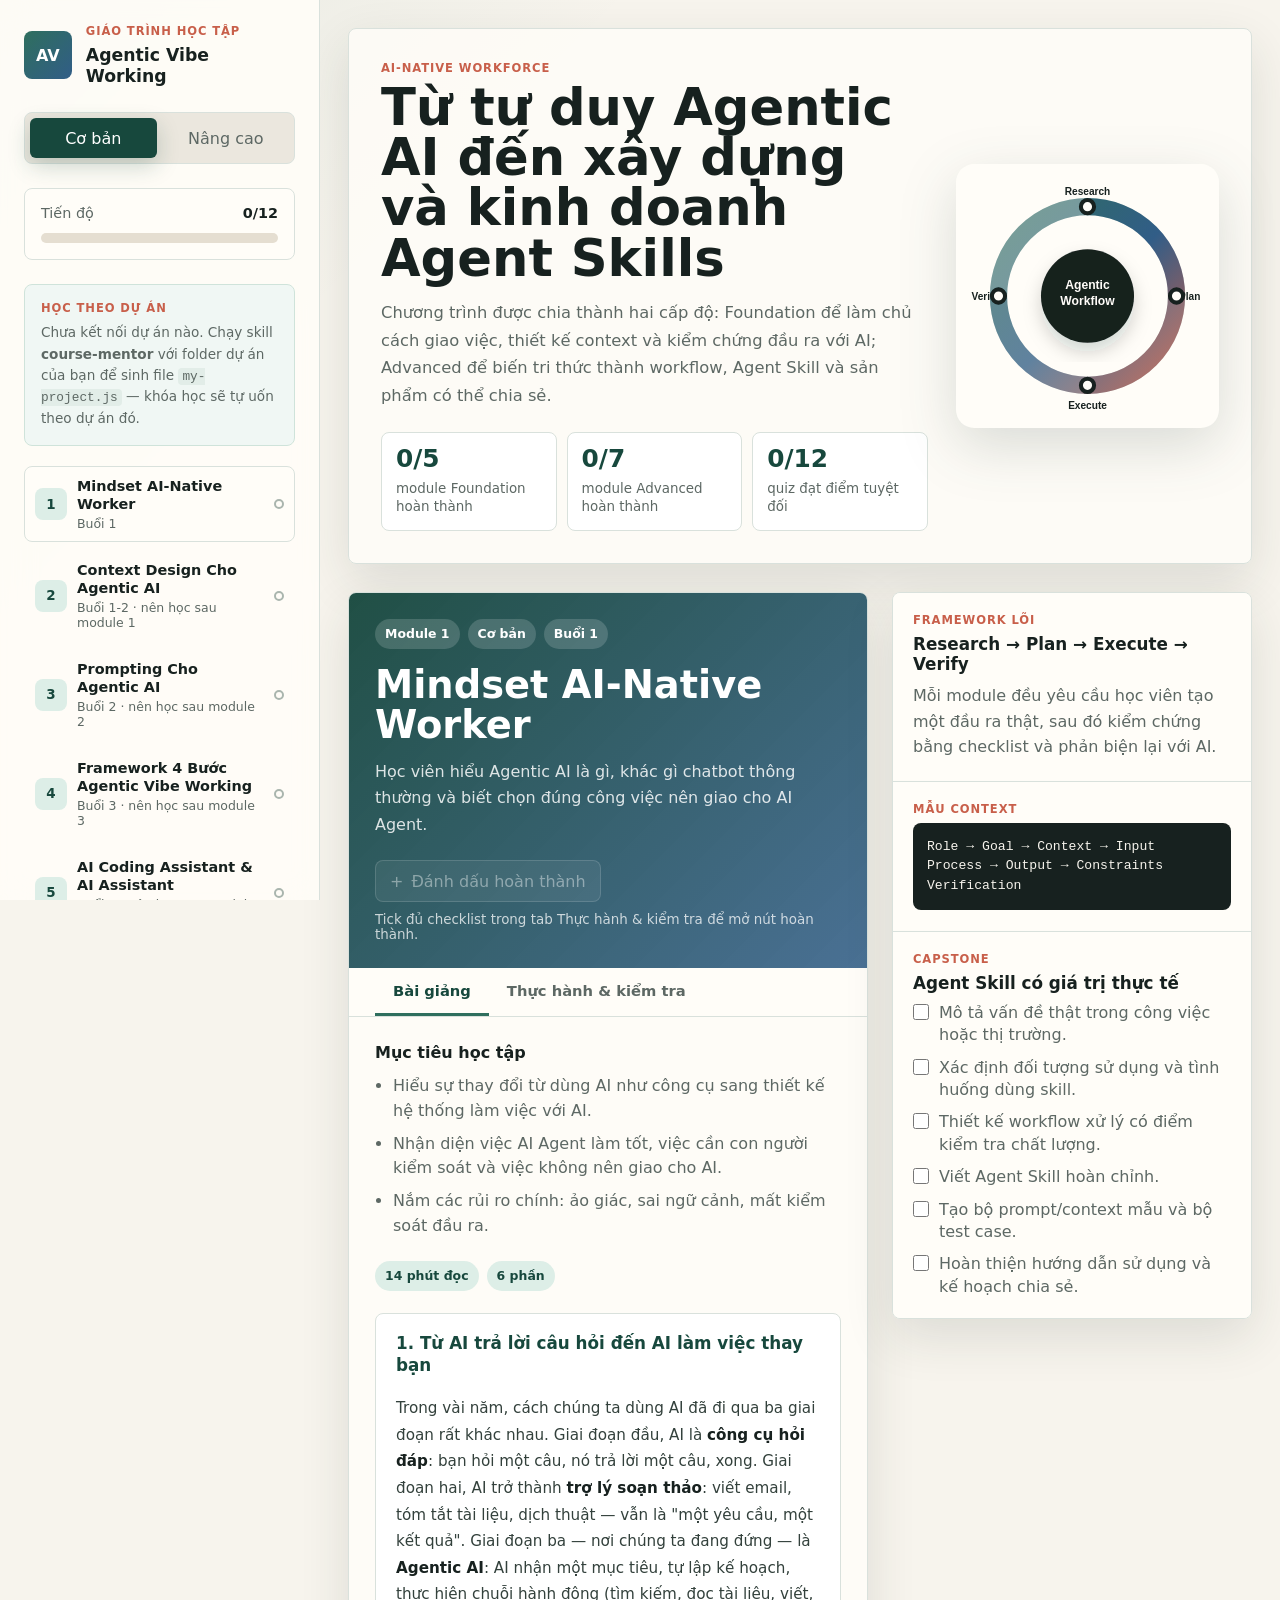
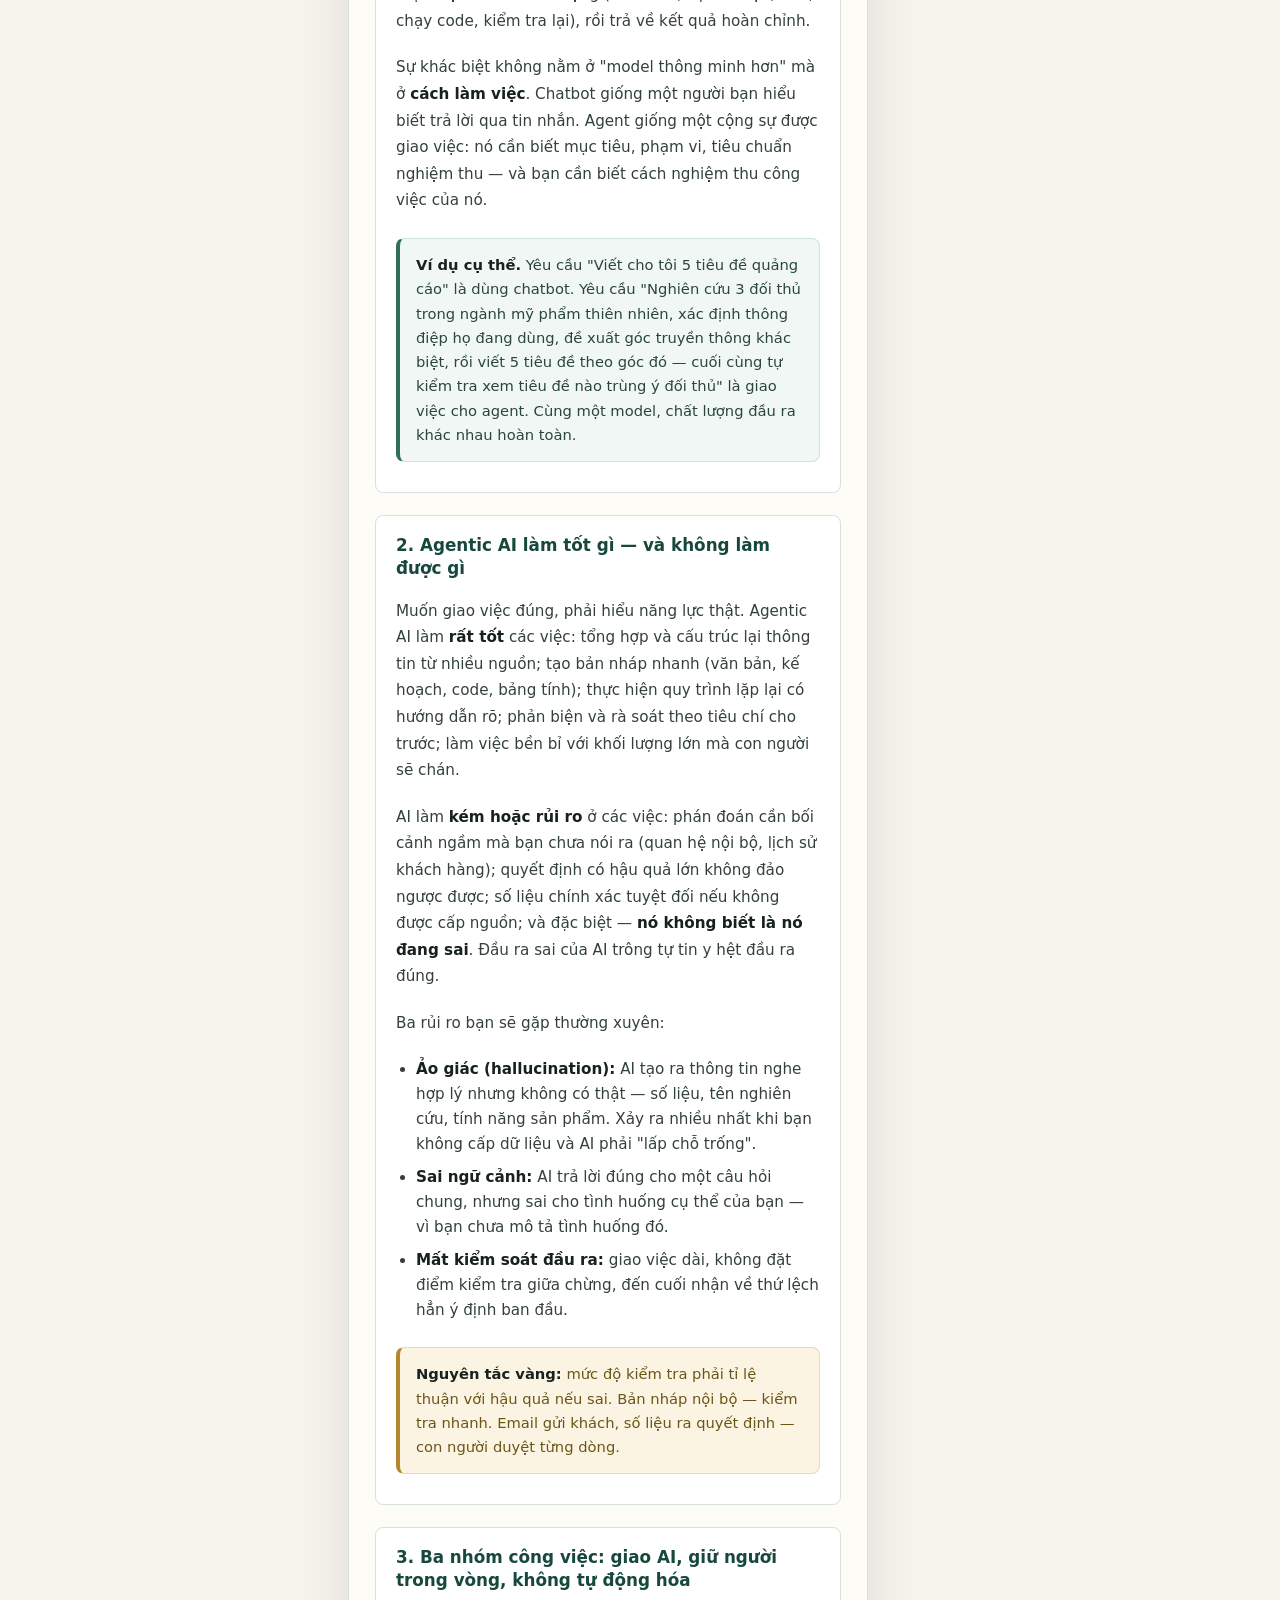
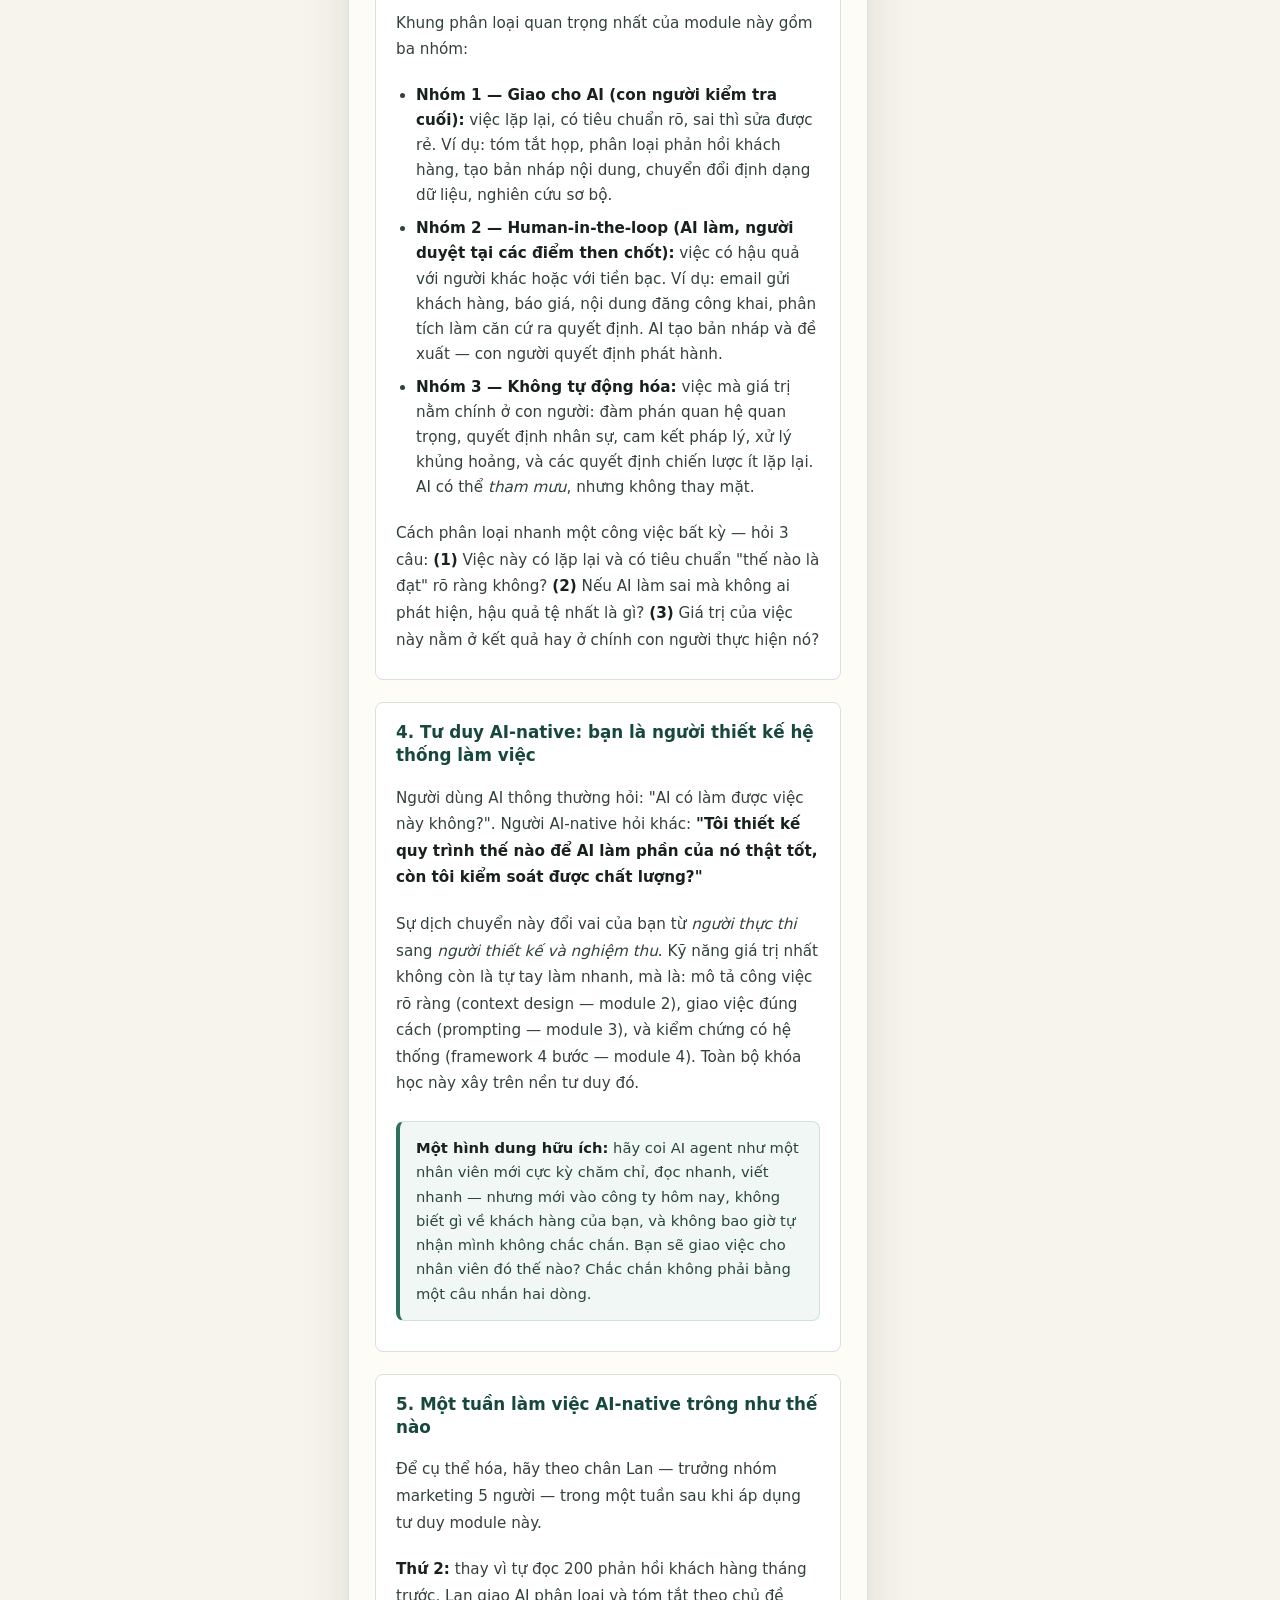
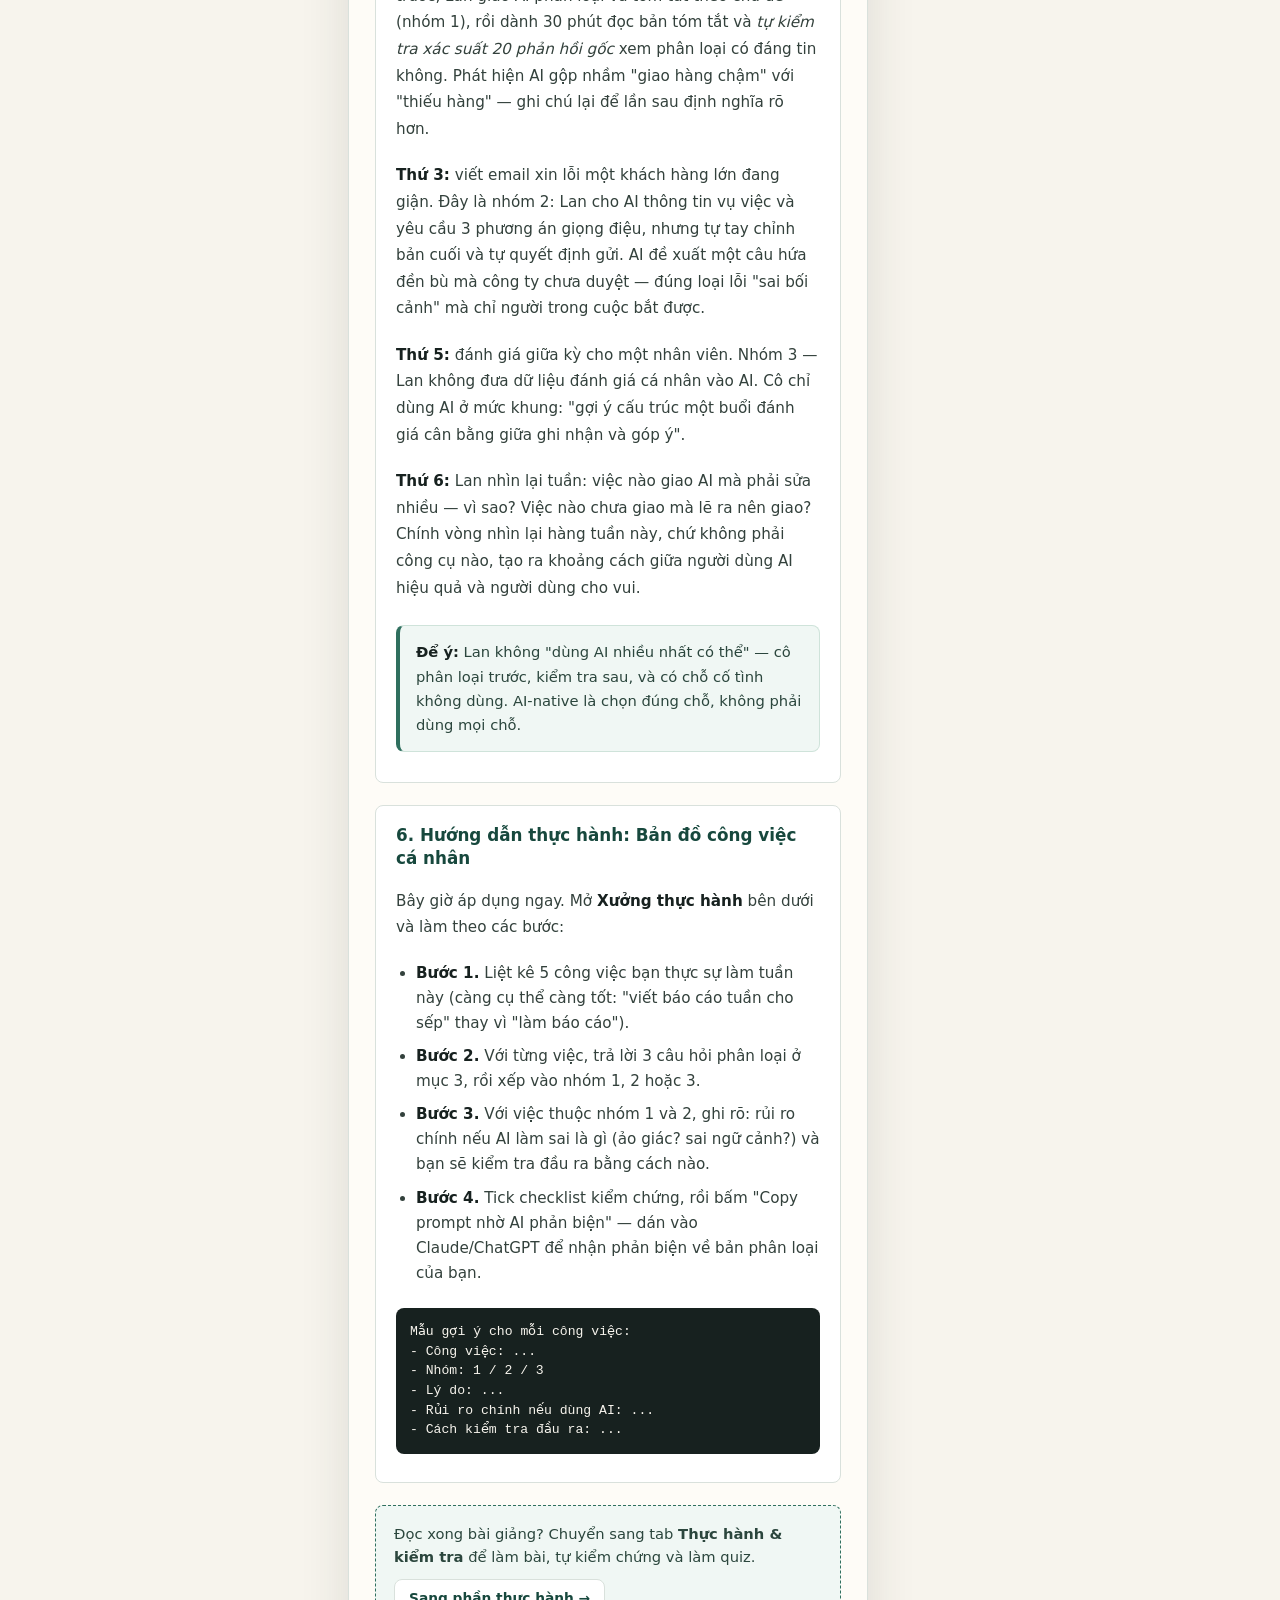
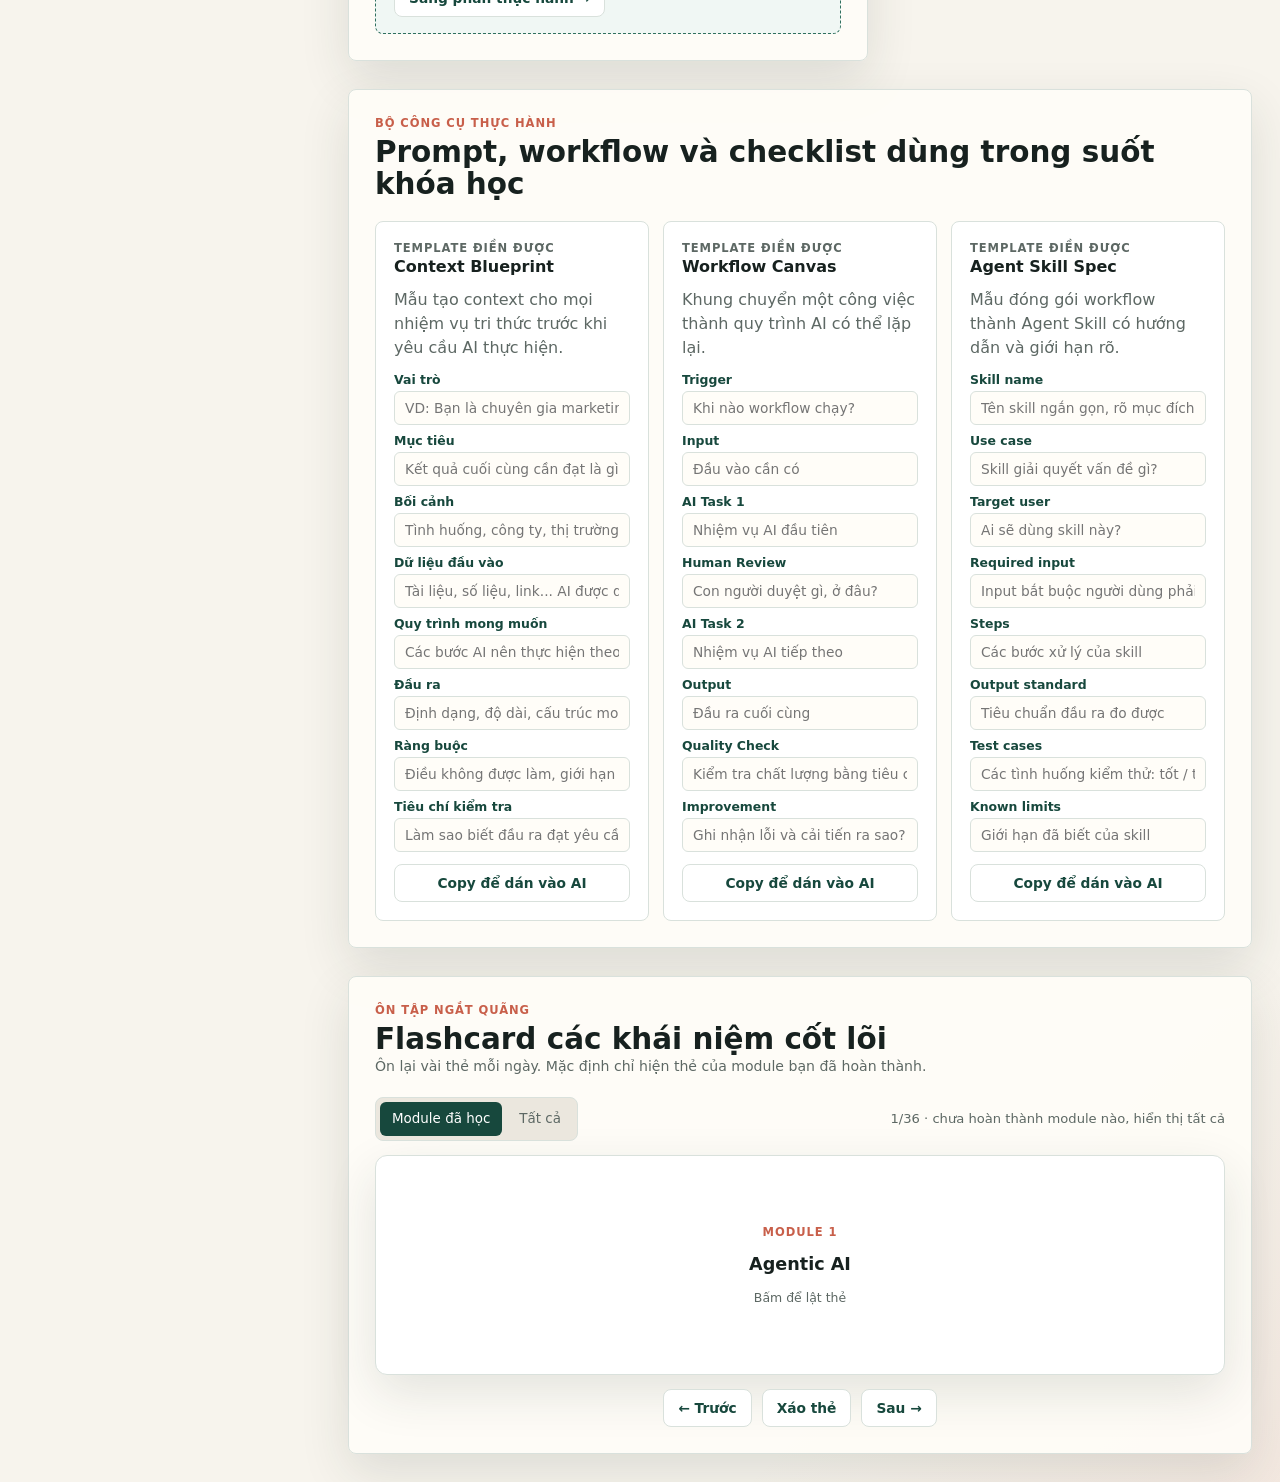
==== index.html @ bfc11e0a "Vibeworking Lab v1.0 — khóa học Agentic Vibe Working 12 module + course-mentor skill" ====
<!doctype html>
<html lang="vi">
  <head>
    <meta charset="UTF-8" />
    <meta name="viewport" content="width=device-width, initial-scale=1.0" />
    <title>Agentic Vibe Working Curriculum</title>
    <link rel="stylesheet" href="styles.css" />
  </head>
  <body>
    <div class="app-shell">
      <aside class="sidebar" aria-label="Điều hướng giáo trình">
        <div class="brand">
          <span class="brand-mark" aria-hidden="true">AV</span>
          <div>
            <p class="eyebrow">Giáo trình học tập</p>
            <h1>Agentic Vibe Working</h1>
          </div>
        </div>

        <div class="level-switch" role="tablist" aria-label="Cấp độ học">
          <button class="level-tab is-active" type="button" data-level="foundation" role="tab">
            Cơ bản
          </button>
          <button class="level-tab" type="button" data-level="advanced" role="tab">
            Nâng cao
          </button>
        </div>

        <div class="progress-panel">
          <div class="progress-heading">
            <span>Tiến độ</span>
            <strong id="progressLabel">0/10</strong>
          </div>
          <div class="progress-track" aria-hidden="true">
            <span id="progressBar"></span>
          </div>
        </div>

        <div class="project-panel" id="projectPanel" aria-label="Dự án kết nối"></div>

        <nav class="module-nav" id="moduleNav" aria-label="Danh sách module"></nav>

        <div class="data-actions" aria-label="Sao lưu dữ liệu học tập">
          <p class="eyebrow">Dữ liệu học tập</p>
          <button class="ghost-button" type="button" id="exportJson">Xuất tiến độ (JSON)</button>
          <button class="ghost-button" type="button" id="exportMd">Xuất portfolio (Markdown)</button>
          <button class="ghost-button" type="button" id="importJson">Nhập tiến độ từ file</button>
          <input type="file" id="importFile" accept="application/json" hidden />
        </div>
      </aside>

      <main class="learning-space">
        <section class="overview-band">
          <div class="overview-copy">
            <p class="eyebrow">AI-native workforce</p>
            <h2>Từ tư duy Agentic AI đến xây dựng và kinh doanh Agent Skills</h2>
            <p>
              Chương trình được chia thành hai cấp độ: Foundation để làm chủ cách
              giao việc, thiết kế context và kiểm chứng đầu ra với AI; Advanced để
              biến tri thức thành workflow, Agent Skill và sản phẩm có thể chia sẻ.
            </p>
            <div class="metric-row" id="metricRow"></div>
          </div>
          <div class="map-visual" aria-label="Quy trình Agentic Vibe Working">
            <img src="assets/agentic-loop.svg" alt="Sơ đồ Research Plan Execute Verify" />
          </div>
        </section>

        <section class="workspace-grid">
          <article class="module-detail" id="moduleDetail" aria-live="polite"></article>

          <aside class="resource-panel" aria-label="Tài nguyên học tập">
            <section class="resource-section">
              <p class="eyebrow">Framework lõi</p>
              <h3>Research → Plan → Execute → Verify</h3>
              <p>
                Mỗi module đều yêu cầu học viên tạo một đầu ra thật, sau đó kiểm chứng
                bằng checklist và phản biện lại với AI.
              </p>
            </section>

            <section class="resource-section">
              <p class="eyebrow">Mẫu context</p>
              <pre><code>Role → Goal → Context → Input
Process → Output → Constraints
Verification</code></pre>
            </section>

            <section class="resource-section">
              <p class="eyebrow">Capstone</p>
              <h3>Agent Skill có giá trị thực tế</h3>
              <ul class="capstone-list" id="capstoneList"></ul>
            </section>
          </aside>
        </section>

        <section class="library-band">
          <div class="section-title">
            <p class="eyebrow">Bộ công cụ thực hành</p>
            <h2>Prompt, workflow và checklist dùng trong suốt khóa học</h2>
          </div>
          <div class="tool-grid" id="toolGrid"></div>
        </section>

        <section class="library-band review-band">
          <div class="section-title">
            <p class="eyebrow">Ôn tập ngắt quãng</p>
            <h2>Flashcard các khái niệm cốt lõi</h2>
            <p class="band-hint">Ôn lại vài thẻ mỗi ngày. Mặc định chỉ hiện thẻ của module bạn đã hoàn thành.</p>
          </div>
          <div id="flashcardZone"></div>
        </section>
      </main>
    </div>

    <script src="data.js"></script>
    <script src="lessons.js"></script>
    <script src="my-project.js" onerror="void 0"></script>
    <script src="app.js"></script>
  </body>
</html>
---- styles.css ----
:root {
  color-scheme: light;
  --ink: #17211f;
  --muted: #5d6864;
  --line: #d9e1dc;
  --paper: #f7f4ed;
  --panel: #fffdf8;
  --green: #2f6f5e;
  --green-dark: #17483d;
  --coral: #c85f4a;
  --gold: #b5862d;
  --blue: #315d87;
  --shadow: 0 18px 50px rgba(36, 46, 41, 0.12);
  font-family:
    Inter, ui-sans-serif, system-ui, -apple-system, BlinkMacSystemFont, "Segoe UI",
    sans-serif;
}

* {
  box-sizing: border-box;
}

body {
  min-width: 320px;
  margin: 0;
  color: var(--ink);
  background:
    linear-gradient(135deg, rgba(47, 111, 94, 0.08), transparent 28rem),
    linear-gradient(315deg, rgba(200, 95, 74, 0.08), transparent 24rem),
    var(--paper);
}

button {
  font: inherit;
}

.app-shell {
  display: grid;
  grid-template-columns: minmax(260px, 320px) minmax(0, 1fr);
  min-height: 100vh;
}

.sidebar {
  position: sticky;
  top: 0;
  height: 100vh;
  overflow-y: auto;
  border-right: 1px solid var(--line);
  background: rgba(255, 253, 248, 0.9);
  backdrop-filter: blur(16px);
  padding: 24px;
}

.brand {
  display: flex;
  align-items: center;
  gap: 14px;
  margin-bottom: 26px;
}

.brand-mark {
  display: grid;
  width: 48px;
  height: 48px;
  place-items: center;
  border-radius: 8px;
  color: #fff;
  background: linear-gradient(135deg, var(--green), var(--blue));
  font-weight: 800;
  letter-spacing: 0;
}

.brand h1,
.overview-copy h2,
.section-title h2,
.module-title h2 {
  margin: 0;
  letter-spacing: 0;
}

.brand h1 {
  font-size: 1.08rem;
  line-height: 1.2;
}

.eyebrow {
  margin: 0 0 7px;
  color: var(--coral);
  font-size: 0.72rem;
  font-weight: 800;
  letter-spacing: 0.08em;
  text-transform: uppercase;
}

.level-switch {
  display: grid;
  grid-template-columns: 1fr 1fr;
  gap: 6px;
  padding: 5px;
  border: 1px solid var(--line);
  border-radius: 8px;
  background: #ebe7de;
}

.level-tab {
  min-height: 40px;
  border: 0;
  border-radius: 6px;
  color: var(--muted);
  background: transparent;
  cursor: pointer;
}

.level-tab.is-active {
  color: #fff;
  background: var(--green-dark);
  box-shadow: 0 8px 22px rgba(23, 72, 61, 0.22);
}

.progress-panel {
  margin: 24px 0;
  padding: 16px;
  border: 1px solid var(--line);
  border-radius: 8px;
  background: var(--panel);
}

.progress-heading {
  display: flex;
  align-items: center;
  justify-content: space-between;
  margin-bottom: 12px;
  color: var(--muted);
  font-size: 0.9rem;
}

.progress-heading strong {
  color: var(--ink);
}

.progress-track {
  height: 10px;
  overflow: hidden;
  border-radius: 999px;
  background: #e5ded1;
}

.progress-track span {
  display: block;
  width: 0%;
  height: 100%;
  border-radius: inherit;
  background: linear-gradient(90deg, var(--green), var(--gold), var(--coral));
  transition: width 220ms ease;
}

.module-nav {
  display: grid;
  gap: 8px;
}

.module-link {
  display: grid;
  grid-template-columns: auto 1fr auto;
  align-items: center;
  gap: 10px;
  width: 100%;
  min-height: 58px;
  padding: 10px;
  border: 1px solid transparent;
  border-radius: 8px;
  color: var(--ink);
  background: transparent;
  text-align: left;
  cursor: pointer;
}

.module-link:hover,
.module-link.is-active {
  border-color: var(--line);
  background: var(--panel);
}

.module-number {
  display: grid;
  width: 32px;
  height: 32px;
  place-items: center;
  border-radius: 8px;
  color: var(--green-dark);
  background: #ddeee7;
  font-size: 0.84rem;
  font-weight: 800;
}

.module-name {
  display: block;
  overflow-wrap: anywhere;
  font-size: 0.9rem;
  font-weight: 750;
  line-height: 1.25;
}

.module-duration {
  display: block;
  margin-top: 3px;
  color: var(--muted);
  font-size: 0.78rem;
}

.check-dot {
  width: 10px;
  height: 10px;
  border: 2px solid #aab5ae;
  border-radius: 50%;
}

.module-link.is-done .check-dot {
  border-color: var(--green);
  background: var(--green);
}

.learning-space {
  display: grid;
  gap: 28px;
  padding: 28px;
}

.overview-band {
  display: grid;
  grid-template-columns: minmax(0, 1.35fr) minmax(260px, 0.65fr);
  align-items: center;
  gap: 28px;
  min-height: 310px;
  padding: 32px;
  border: 1px solid var(--line);
  border-radius: 8px;
  background: rgba(255, 253, 248, 0.82);
  box-shadow: var(--shadow);
}

.overview-copy h2 {
  max-width: 880px;
  font-size: clamp(2rem, 4vw, 4.25rem);
  line-height: 0.98;
}

.overview-copy p:not(.eyebrow) {
  max-width: 740px;
  color: var(--muted);
  font-size: 1.02rem;
  line-height: 1.7;
}

.map-visual {
  display: grid;
  place-items: center;
  min-height: 240px;
}

.map-visual img {
  width: min(100%, 360px);
  height: auto;
  filter: drop-shadow(0 18px 28px rgba(28, 55, 48, 0.16));
}

.metric-row {
  display: grid;
  grid-template-columns: repeat(3, minmax(0, 1fr));
  gap: 10px;
  max-width: 720px;
  margin-top: 22px;
}

.metric {
  min-height: 96px;
  padding: 14px;
  border: 1px solid var(--line);
  border-radius: 8px;
  background: #fff;
}

.metric strong {
  display: block;
  color: var(--green-dark);
  font-size: 1.55rem;
  line-height: 1;
}

.metric span {
  display: block;
  margin-top: 8px;
  color: var(--muted);
  font-size: 0.84rem;
  line-height: 1.35;
}

.workspace-grid {
  display: grid;
  grid-template-columns: minmax(0, 1fr) minmax(280px, 360px);
  gap: 24px;
  align-items: start;
}

.module-detail,
.resource-panel,
.library-band {
  border: 1px solid var(--line);
  border-radius: 8px;
  background: rgba(255, 253, 248, 0.92);
  box-shadow: var(--shadow);
}

.module-detail {
  min-height: 660px;
  overflow: hidden;
}

.module-hero {
  padding: 26px;
  color: #fff;
  background:
    linear-gradient(135deg, rgba(23, 72, 61, 0.96), rgba(49, 93, 135, 0.88)),
    radial-gradient(circle at 88% 12%, rgba(255, 255, 255, 0.18), transparent 11rem);
}

.module-meta {
  display: flex;
  flex-wrap: wrap;
  gap: 8px;
  margin-bottom: 16px;
}

.pill {
  display: inline-flex;
  align-items: center;
  min-height: 30px;
  padding: 6px 10px;
  border-radius: 999px;
  color: #fff;
  background: rgba(255, 255, 255, 0.16);
  font-size: 0.78rem;
  font-weight: 760;
}

.module-title h2 {
  max-width: 760px;
  font-size: clamp(1.7rem, 3vw, 3rem);
  line-height: 1.04;
}

.module-title p {
  max-width: 780px;
  margin: 14px 0 0;
  color: rgba(255, 255, 255, 0.84);
  line-height: 1.65;
}

.complete-button {
  display: inline-flex;
  align-items: center;
  gap: 8px;
  min-height: 42px;
  margin-top: 22px;
  padding: 10px 14px;
  border: 1px solid rgba(255, 255, 255, 0.34);
  border-radius: 8px;
  color: #fff;
  background: rgba(255, 255, 255, 0.15);
  cursor: pointer;
}

.complete-button:hover {
  background: rgba(255, 255, 255, 0.23);
}

.module-body {
  display: grid;
  gap: 22px;
  padding: 26px;
}

.content-block {
  display: grid;
  gap: 12px;
}

.content-block h3 {
  margin: 0;
  font-size: 1rem;
}

.content-block ul {
  display: grid;
  gap: 8px;
  margin: 0;
  padding-left: 18px;
  color: var(--muted);
  line-height: 1.55;
}

.practice-grid {
  display: grid;
  grid-template-columns: repeat(2, minmax(0, 1fr));
  gap: 12px;
}

.practice-item {
  min-height: 132px;
  padding: 16px;
  border: 1px solid var(--line);
  border-radius: 8px;
  background: #fff;
}

.practice-item h4 {
  margin: 0 0 8px;
  font-size: 0.92rem;
}

.practice-item p {
  margin: 0;
  color: var(--muted);
  line-height: 1.55;
}

.resource-panel {
  display: grid;
  gap: 1px;
  overflow: hidden;
}

.resource-section {
  padding: 20px;
  background: var(--panel);
}

.resource-section + .resource-section {
  border-top: 1px solid var(--line);
}

.resource-section h3 {
  margin: 0 0 9px;
  font-size: 1.05rem;
}

.resource-section p:not(.eyebrow) {
  margin: 0;
  color: var(--muted);
  line-height: 1.6;
}

pre {
  overflow-x: auto;
  margin: 0;
  padding: 14px;
  border-radius: 8px;
  color: #f7f4ed;
  background: #17211f;
  font-size: 0.82rem;
  line-height: 1.5;
}

.capstone-list {
  display: grid;
  gap: 10px;
  margin: 0;
  padding: 0;
  list-style: none;
}

.capstone-list label {
  display: grid;
  grid-template-columns: 18px 1fr;
  align-items: start;
  gap: 8px;
  color: var(--muted);
  line-height: 1.4;
  cursor: pointer;
}

.capstone-list input {
  width: 16px;
  height: 16px;
  margin: 2px 0 0;
  accent-color: var(--green);
}

.library-band {
  display: grid;
  gap: 20px;
  padding: 26px;
}

.section-title h2 {
  max-width: 820px;
  font-size: clamp(1.55rem, 2.3vw, 2.45rem);
  line-height: 1.08;
}

.tool-grid {
  display: grid;
  grid-template-columns: repeat(3, minmax(0, 1fr));
  gap: 14px;
}

.tool-card {
  display: grid;
  gap: 12px;
  min-height: 250px;
  padding: 18px;
  border: 1px solid var(--line);
  border-radius: 8px;
  background: #fff;
}

.tool-card h3 {
  margin: 0;
  font-size: 1rem;
}

.tool-card p {
  margin: 0;
  color: var(--muted);
  line-height: 1.5;
}

.tool-card pre {
  align-self: end;
}

/* ===== Detail tabs & lesson ===== */
.detail-tabs {
  display: flex;
  gap: 0;
  border-bottom: 1px solid var(--line);
  background: var(--panel);
  padding: 0 26px;
}

.detail-tab {
  padding: 14px 18px;
  border: 0;
  border-bottom: 3px solid transparent;
  background: transparent;
  color: var(--muted);
  font-weight: 700;
  font-size: 0.92rem;
  cursor: pointer;
}

.detail-tab:hover {
  color: var(--ink);
}

.detail-tab.is-active {
  color: var(--green-dark);
  border-bottom-color: var(--green);
}

.lesson-meta {
  display: flex;
  gap: 8px;
}

.pill-soft {
  color: var(--green-dark);
  background: #ddeee7;
}

.lesson-section {
  display: grid;
  gap: 4px;
  padding: 18px 20px;
  border: 1px solid var(--line);
  border-radius: 8px;
  background: #fff;
}

.lesson-section h3 {
  margin: 0 0 6px;
  font-size: 1.05rem;
  color: var(--green-dark);
  line-height: 1.35;
}

.lesson-section p {
  margin: 8px 0;
  color: #33413c;
  line-height: 1.75;
  font-size: 0.95rem;
}

.lesson-section ul {
  display: grid;
  gap: 8px;
  margin: 8px 0;
  padding-left: 20px;
  color: #33413c;
  line-height: 1.65;
  font-size: 0.95rem;
}

.lesson-section strong {
  color: var(--ink);
}

.lesson-section pre {
  margin: 10px 0;
}

.callout {
  margin: 12px 0;
  padding: 14px 16px;
  border: 1px solid #cfe3da;
  border-left: 4px solid var(--green);
  border-radius: 8px;
  background: #f0f7f4;
  color: #2b463d;
  line-height: 1.65;
  font-size: 0.92rem;
}

.callout-warning {
  border-color: #ecd9b0;
  border-left-color: var(--gold);
  background: #fbf4e3;
  color: #6b5518;
}

.lesson-next {
  display: grid;
  gap: 10px;
  justify-items: start;
  padding: 16px 18px;
  border: 1px dashed var(--green);
  border-radius: 8px;
  background: #f0f7f4;
}

.lesson-next p {
  margin: 0;
  color: #2b463d;
  line-height: 1.6;
  font-size: 0.92rem;
}

/* ===== Buttons & hints ===== */
.ghost-button {
  display: inline-flex;
  align-items: center;
  justify-content: center;
  min-height: 38px;
  padding: 8px 14px;
  border: 1px solid var(--line);
  border-radius: 8px;
  color: var(--green-dark);
  background: #fff;
  font-weight: 650;
  font-size: 0.86rem;
  cursor: pointer;
}

.ghost-button:hover {
  border-color: var(--green);
  background: #eef5f1;
}

.block-hint,
.band-hint {
  margin: 0;
  color: var(--muted);
  font-size: 0.88rem;
  line-height: 1.5;
}

/* ===== Project bridge ===== */
.project-panel {
  margin-bottom: 20px;
  padding: 16px;
  border: 1px solid #cfe3da;
  border-radius: 8px;
  background: #f0f7f4;
}

.project-empty {
  margin: 0;
  color: var(--muted);
  font-size: 0.85rem;
  line-height: 1.55;
}

.project-empty code {
  font-size: 0.8rem;
  background: #e2ede8;
  padding: 1px 4px;
  border-radius: 4px;
}

.project-name {
  margin: 0 0 4px;
  font-size: 1rem;
  color: var(--green-dark);
}

.project-stage {
  margin: 0 0 12px;
  color: var(--muted);
  font-size: 0.84rem;
  line-height: 1.5;
}

.project-focus {
  display: grid;
  gap: 6px;
  padding: 10px 12px;
  border: 1px solid var(--line);
  border-radius: 8px;
  background: #fff;
}

.project-focus > span {
  color: var(--coral);
  font-size: 0.7rem;
  font-weight: 800;
  letter-spacing: 0.07em;
  text-transform: uppercase;
}

.project-focus strong {
  font-size: 0.9rem;
  line-height: 1.35;
}

.project-focus p {
  margin: 0;
  color: var(--muted);
  font-size: 0.82rem;
  line-height: 1.5;
}

.project-updated {
  margin: 10px 0 0;
  color: var(--muted);
  font-size: 0.75rem;
}

.roadmap-badge {
  display: inline-block;
  margin-top: 4px;
  padding: 2px 8px;
  border-radius: 999px;
  font-size: 0.7rem;
  font-weight: 750;
}

.roadmap-badge.is-now {
  color: #8c3d2c;
  background: #f9e6e1;
}

.roadmap-badge.is-next {
  color: #6b5518;
  background: #fbf4e3;
}

.roadmap-badge.is-later {
  color: var(--muted);
  background: #ebe7de;
}

.roadmap-badge.is-done {
  color: var(--green-dark);
  background: #ddeee7;
}

.project-block {
  padding: 16px 18px;
  border: 1px solid #cfe3da;
  border-left: 4px solid var(--green);
  border-radius: 8px;
  background: #f0f7f4;
}

.project-block-head {
  display: flex;
  flex-wrap: wrap;
  align-items: center;
  justify-content: space-between;
  gap: 8px;
}

.project-block h3 {
  margin: 0;
  color: var(--green-dark);
}

.project-block p {
  margin: 8px 0 0;
  color: #2b463d;
  line-height: 1.6;
  font-size: 0.92rem;
}

.project-block ul {
  margin: 6px 0 0;
  padding-left: 20px;
  color: #2b463d;
  line-height: 1.6;
  font-size: 0.9rem;
  display: grid;
  gap: 6px;
}

/* ===== Sidebar data actions ===== */
.data-actions {
  display: grid;
  gap: 8px;
  margin-top: 24px;
  padding: 16px;
  border: 1px solid var(--line);
  border-radius: 8px;
  background: var(--panel);
}

/* ===== Gating note ===== */
.gating-note {
  padding: 12px 14px;
  border: 1px solid #e5d3a8;
  border-left: 4px solid var(--gold);
  border-radius: 8px;
  color: #6b5518;
  background: #fbf4e3;
  font-size: 0.9rem;
  line-height: 1.5;
}

/* ===== Workspace ===== */
.workspace-block textarea {
  width: 100%;
  padding: 14px;
  border: 1px solid var(--line);
  border-radius: 8px;
  color: var(--ink);
  background: #fff;
  font: inherit;
  font-size: 0.92rem;
  line-height: 1.6;
  resize: vertical;
}

.workspace-block textarea:focus {
  outline: 2px solid var(--green);
  outline-offset: 1px;
}

.workspace-actions {
  display: flex;
  flex-wrap: wrap;
  align-items: center;
  justify-content: space-between;
  gap: 10px;
}

.save-hint {
  color: var(--muted);
  font-size: 0.82rem;
}

/* ===== Verify checklist ===== */
.verify-list {
  display: grid;
  gap: 10px;
  margin: 0;
  padding: 0;
  list-style: none;
}

.verify-list label {
  display: grid;
  grid-template-columns: 18px 1fr;
  align-items: start;
  gap: 10px;
  padding: 10px 12px;
  border: 1px solid var(--line);
  border-radius: 8px;
  background: #fff;
  color: var(--ink);
  line-height: 1.45;
  font-size: 0.92rem;
  cursor: pointer;
}

.verify-list input {
  width: 16px;
  height: 16px;
  margin-top: 2px;
  accent-color: var(--green);
}

.verify-list input:checked + span {
  color: var(--muted);
  text-decoration: line-through;
}

.complete-button:disabled {
  opacity: 0.45;
  cursor: not-allowed;
}

.complete-hint {
  margin: 10px 0 0;
  color: rgba(255, 255, 255, 0.75);
  font-size: 0.84rem;
}

/* ===== Quiz ===== */
.quiz-heading {
  display: flex;
  align-items: center;
  justify-content: space-between;
  gap: 10px;
}

.quiz-score {
  padding: 4px 10px;
  border-radius: 999px;
  background: #ebe7de;
  color: var(--muted);
  font-size: 0.8rem;
  font-weight: 700;
}

.quiz-score.is-perfect {
  background: #ddeee7;
  color: var(--green-dark);
}

.quiz-question {
  display: grid;
  gap: 8px;
  padding: 14px;
  border: 1px solid var(--line);
  border-radius: 8px;
  background: #fff;
}

.quiz-q {
  margin: 0;
  font-weight: 700;
  font-size: 0.94rem;
  line-height: 1.45;
}

.quiz-options {
  display: grid;
  gap: 6px;
}

.quiz-option {
  padding: 9px 12px;
  border: 1px solid var(--line);
  border-radius: 8px;
  background: var(--panel);
  color: var(--ink);
  text-align: left;
  font-size: 0.9rem;
  line-height: 1.4;
  cursor: pointer;
}

.quiz-option:hover:not(:disabled) {
  border-color: var(--green);
  background: #eef5f1;
}

.quiz-option.is-correct {
  border-color: var(--green);
  background: #ddeee7;
  color: var(--green-dark);
  font-weight: 650;
}

.quiz-option.is-wrong {
  border-color: var(--coral);
  background: #f9e6e1;
  color: #8c3d2c;
}

.quiz-option.is-locked {
  cursor: default;
}

.quiz-explain {
  margin: 0;
  padding: 10px 12px;
  border-left: 3px solid var(--blue);
  border-radius: 0 8px 8px 0;
  background: #edf2f7;
  color: #2c4964;
  font-size: 0.87rem;
  line-height: 1.5;
}

/* ===== Template forms ===== */
.tool-fields {
  display: grid;
  gap: 8px;
}

.tool-field {
  display: grid;
  gap: 4px;
}

.tool-field span {
  font-size: 0.78rem;
  font-weight: 750;
  color: var(--green-dark);
}

.tool-field input {
  padding: 8px 10px;
  border: 1px solid var(--line);
  border-radius: 6px;
  font: inherit;
  font-size: 0.86rem;
  background: var(--panel);
}

.tool-field input:focus {
  outline: 2px solid var(--green);
  outline-offset: 1px;
}

/* ===== Flashcards ===== */
.flash-controls {
  display: flex;
  flex-wrap: wrap;
  align-items: center;
  justify-content: space-between;
  gap: 10px;
}

.flash-deck-switch {
  display: inline-flex;
  gap: 5px;
  padding: 4px;
  border: 1px solid var(--line);
  border-radius: 8px;
  background: #ebe7de;
}

.deck-tab {
  min-height: 34px;
  padding: 6px 12px;
  border: 0;
  border-radius: 6px;
  color: var(--muted);
  background: transparent;
  font-size: 0.84rem;
  cursor: pointer;
}

.deck-tab.is-active {
  color: #fff;
  background: var(--green-dark);
}

.flash-counter {
  color: var(--muted);
  font-size: 0.82rem;
}

.flashcard {
  display: grid;
  gap: 12px;
  place-items: center;
  align-content: center;
  width: 100%;
  min-height: 220px;
  margin: 14px 0;
  padding: 26px;
  border: 1px solid var(--line);
  border-radius: 12px;
  background: #fff;
  box-shadow: var(--shadow);
  text-align: center;
  cursor: pointer;
}

.flashcard.is-flipped {
  background: linear-gradient(135deg, #eef5f1, #edf2f7);
}

.flash-module {
  color: var(--coral);
  font-size: 0.72rem;
  font-weight: 800;
  letter-spacing: 0.08em;
  text-transform: uppercase;
}

.flash-text {
  max-width: 640px;
  font-size: 1.1rem;
  font-weight: 650;
  line-height: 1.55;
  color: var(--ink);
}

.flashcard.is-flipped .flash-text {
  font-weight: 480;
  font-size: 1rem;
  color: #33413c;
}

.flash-hint {
  color: var(--muted);
  font-size: 0.78rem;
}

.flash-nav {
  display: flex;
  flex-wrap: wrap;
  justify-content: center;
  gap: 10px;
}

@media (max-width: 1120px) {
  .overview-band,
  .workspace-grid {
    grid-template-columns: 1fr;
  }

  .resource-panel {
    grid-template-columns: repeat(3, minmax(0, 1fr));
  }

  .resource-section + .resource-section {
    border-top: 0;
    border-left: 1px solid var(--line);
  }

  .tool-grid {
    grid-template-columns: 1fr;
  }
}

@media (max-width: 780px) {
  .app-shell {
    grid-template-columns: 1fr;
  }

  .sidebar {
    position: relative;
    height: auto;
    border-right: 0;
    border-bottom: 1px solid var(--line);
  }

  .learning-space {
    padding: 16px;
  }

  .overview-band,
  .library-band,
  .module-hero,
  .module-body {
    padding: 20px;
  }

  .metric-row,
  .practice-grid,
  .resource-panel {
    grid-template-columns: 1fr;
  }

  .resource-section + .resource-section {
    border-top: 1px solid var(--line);
    border-left: 0;
  }
}

@media (max-width: 480px) {
  .overview-copy h2,
  .module-title h2 {
    font-size: 1.9rem;
  }

  .module-link {
    grid-template-columns: auto 1fr;
  }

  .check-dot {
    display: none;
  }
}
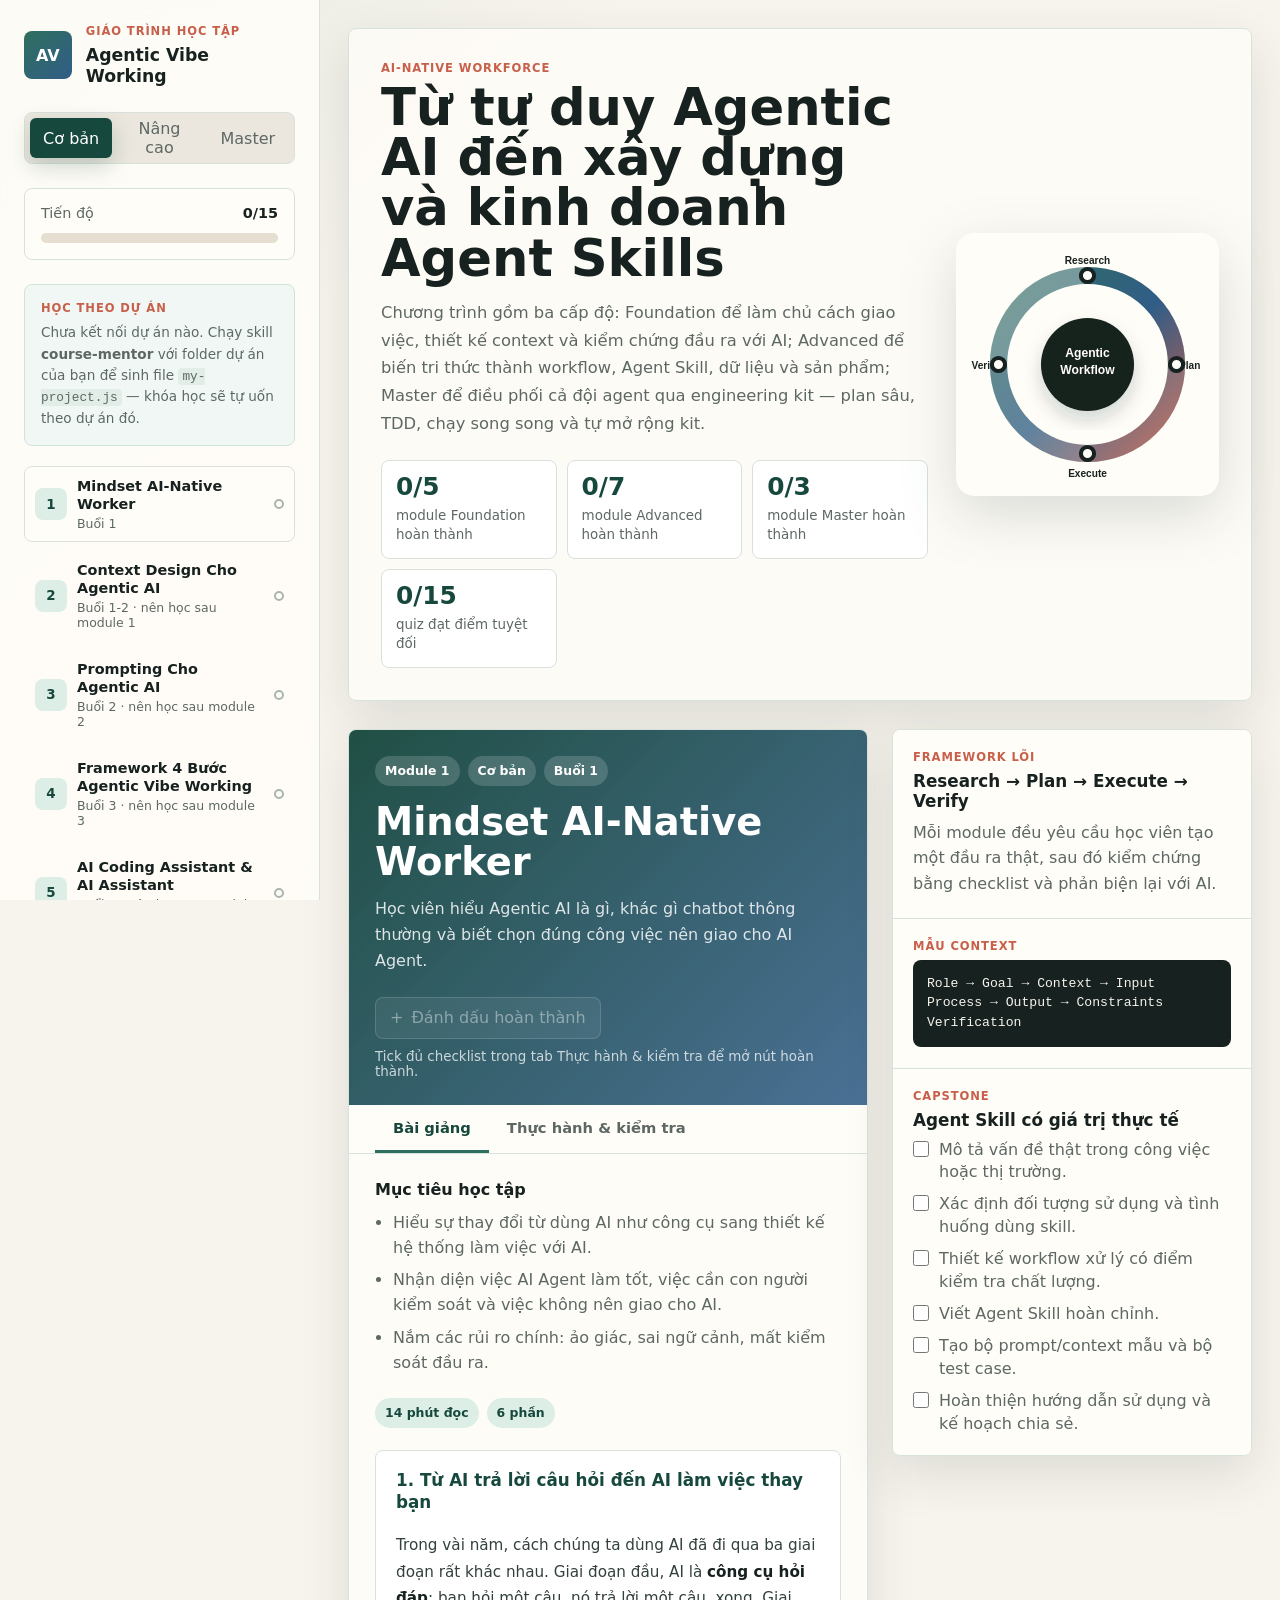
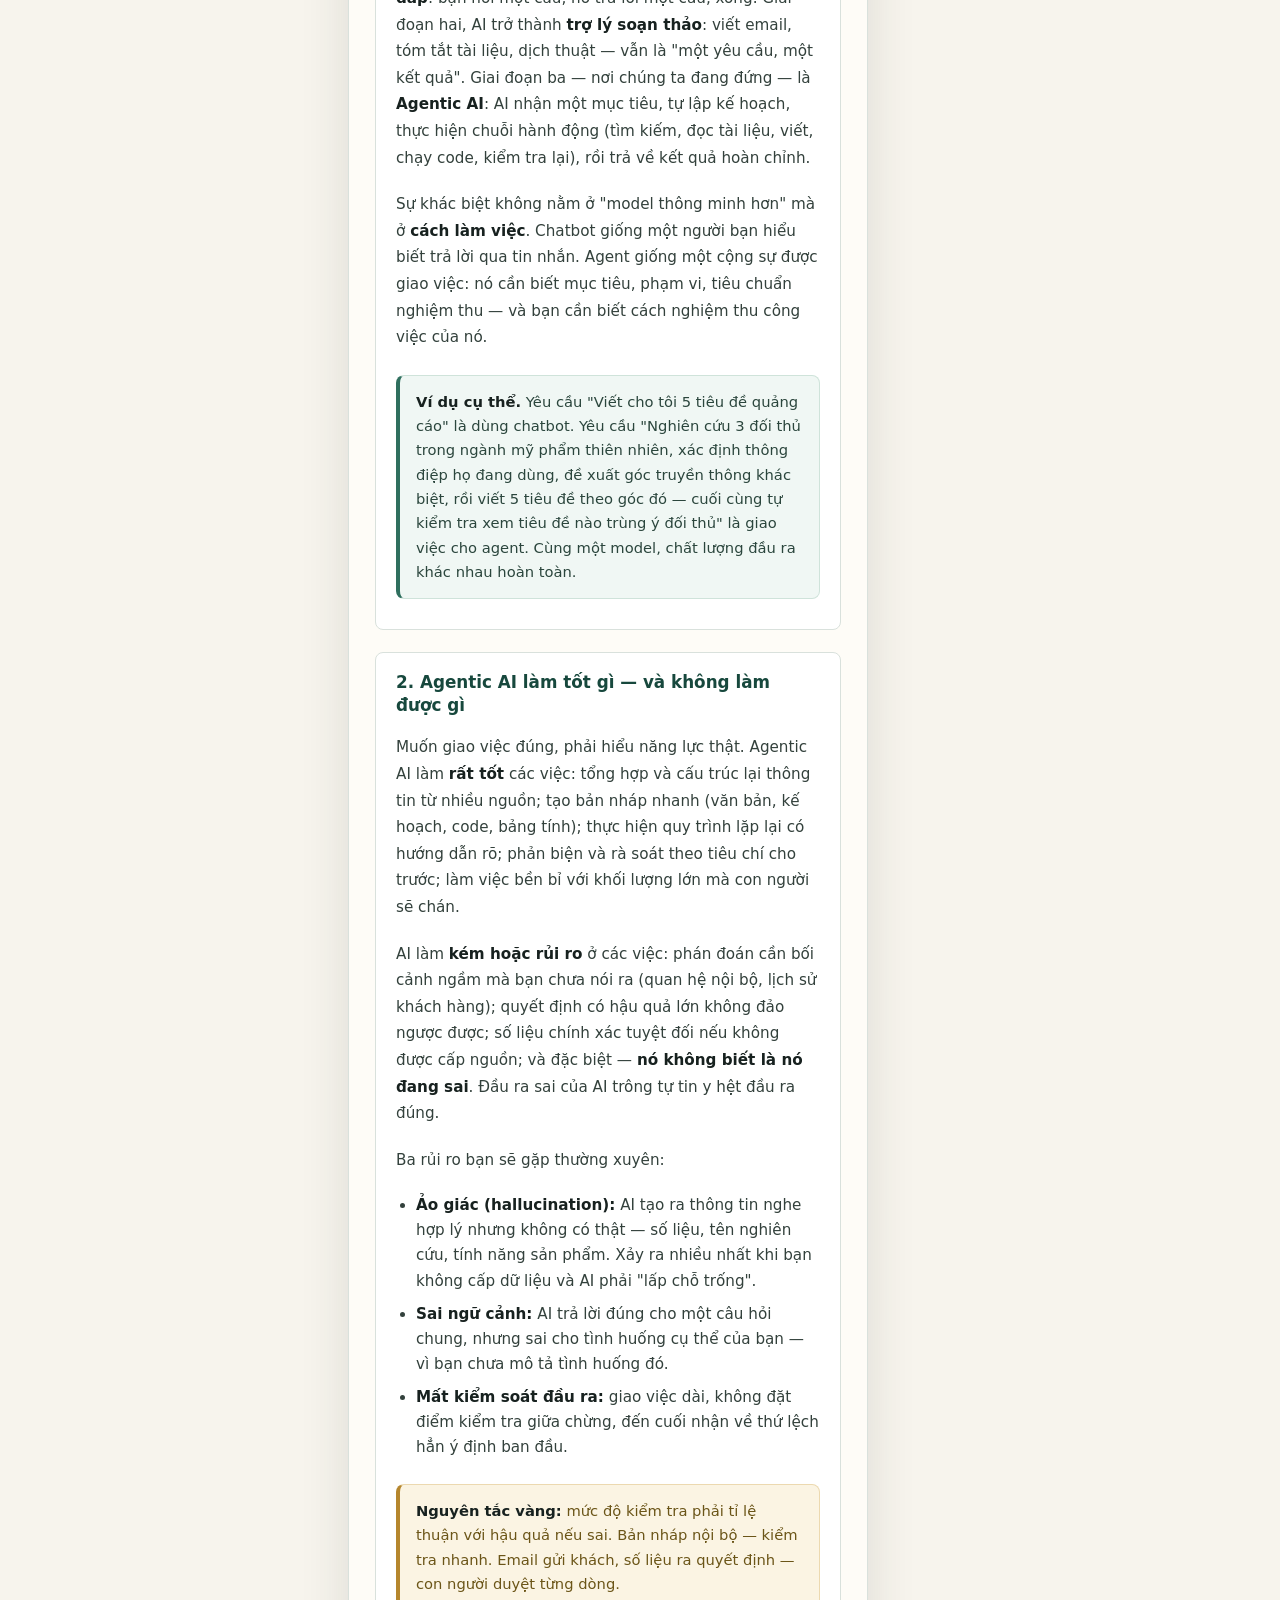
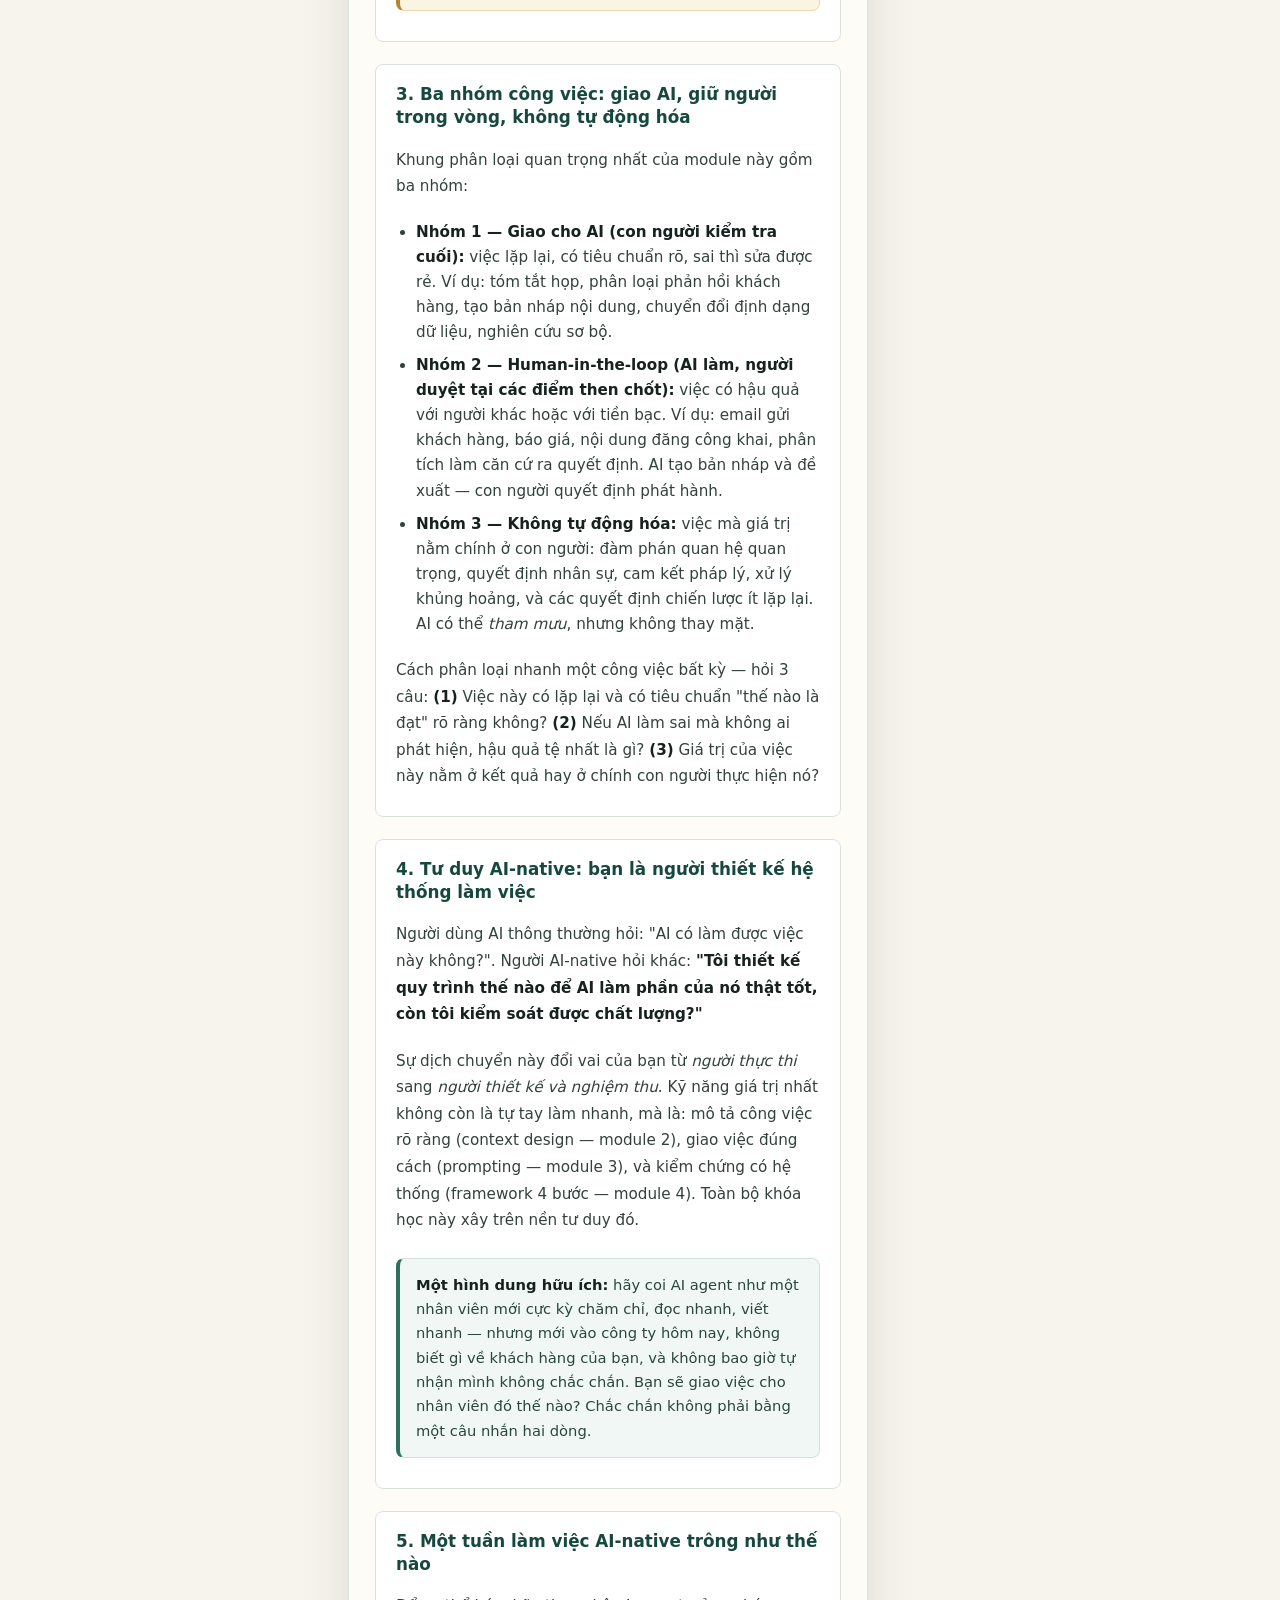
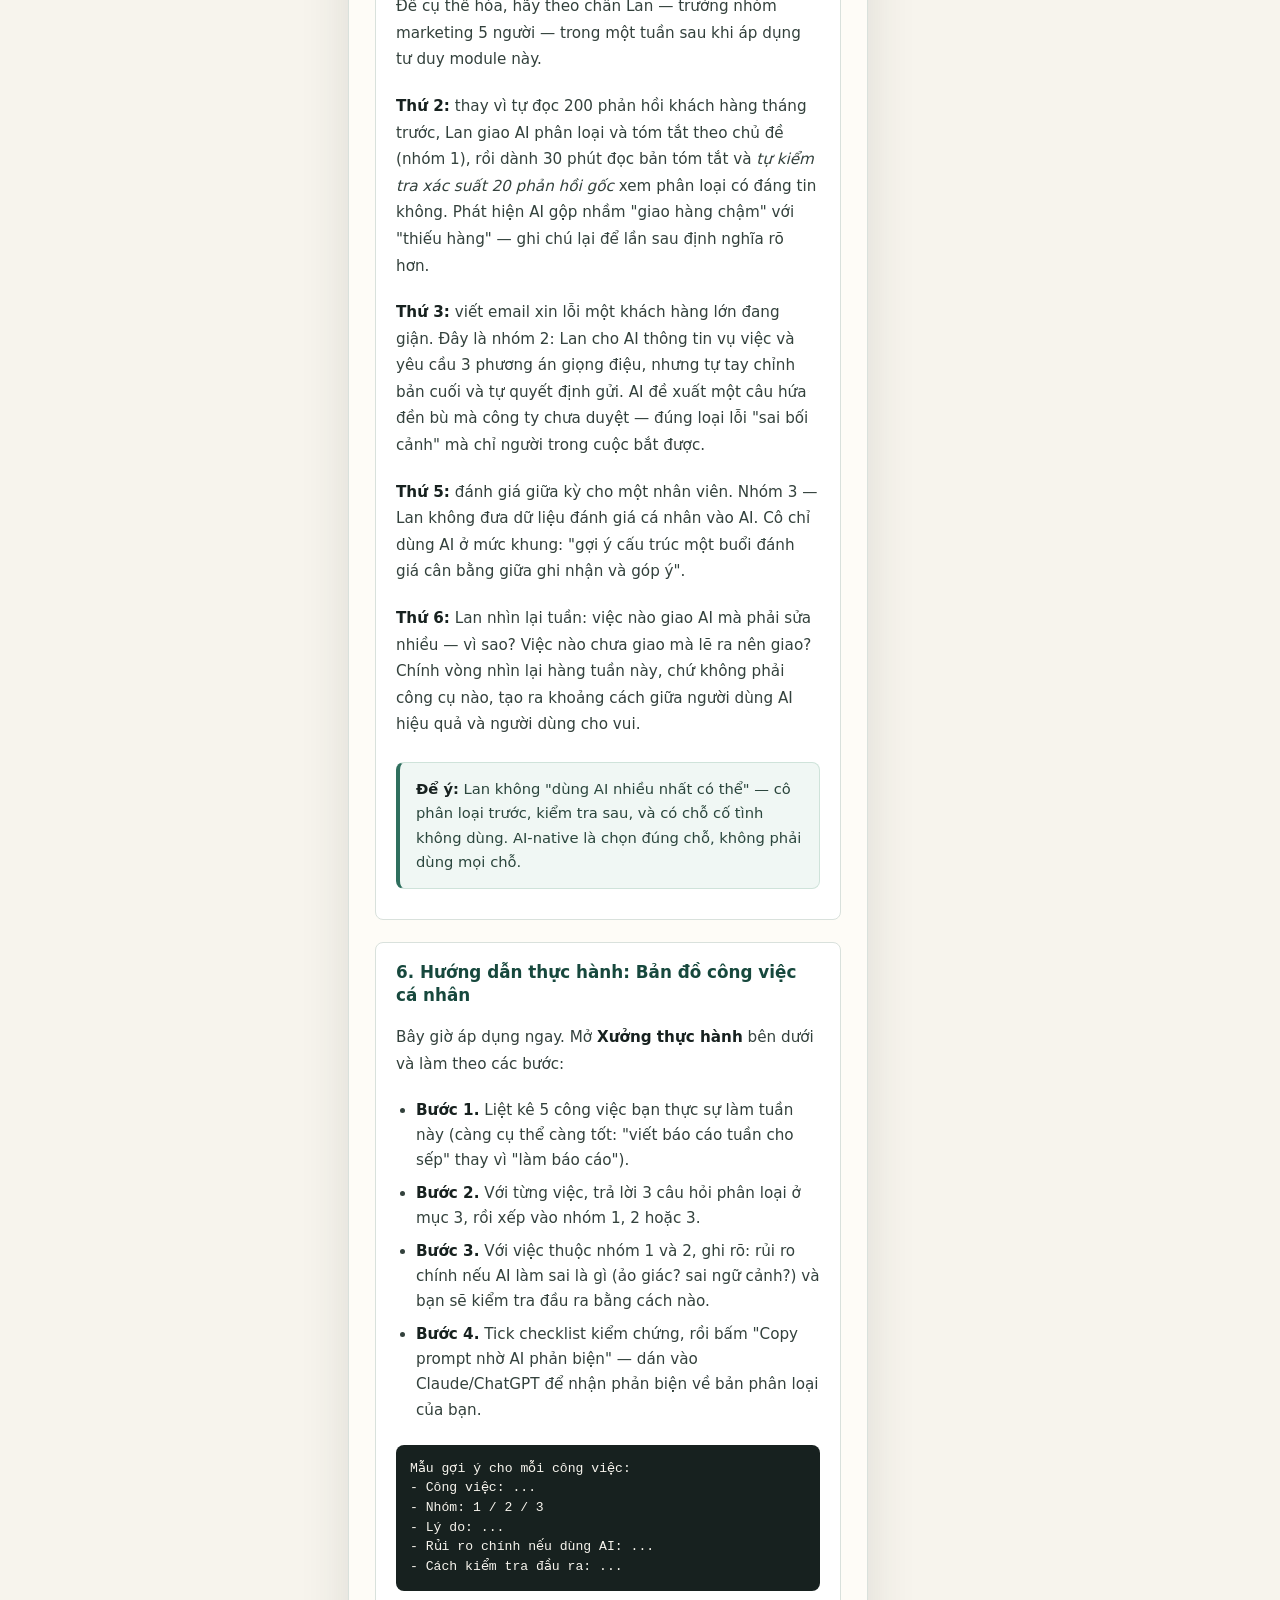
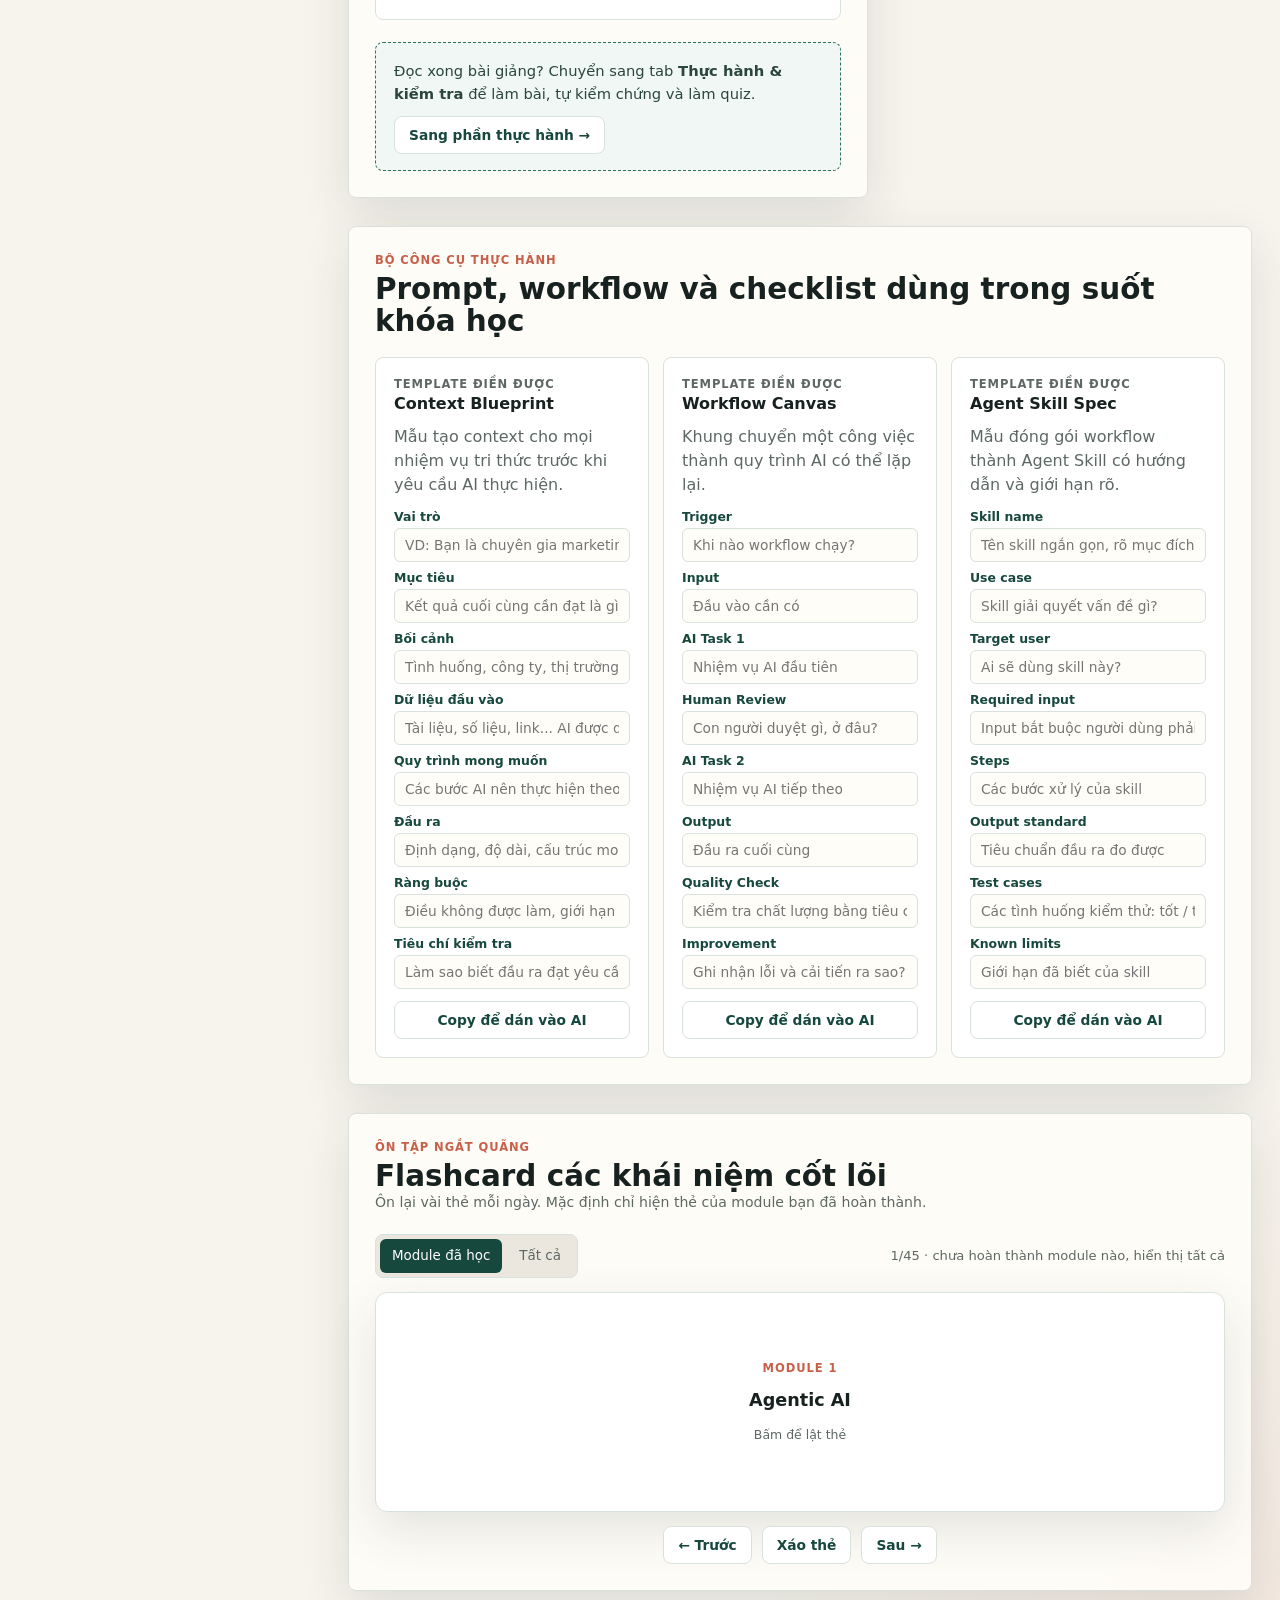
==== commit a9120c36: "Thêm track Master (M13-M15): vận hành engineering kit, pipeline TDD/red-team, orchestration đa agent" ====
--- a/index.html
+++ b/index.html
@@ -23,6 +23,9 @@
           </button>
           <button class="level-tab" type="button" data-level="advanced" role="tab">
             Nâng cao
+          </button>
+          <button class="level-tab" type="button" data-level="master" role="tab">
+            Master
           </button>
         </div>
 
@@ -55,9 +58,11 @@
             <p class="eyebrow">AI-native workforce</p>
             <h2>Từ tư duy Agentic AI đến xây dựng và kinh doanh Agent Skills</h2>
             <p>
-              Chương trình được chia thành hai cấp độ: Foundation để làm chủ cách
-              giao việc, thiết kế context và kiểm chứng đầu ra với AI; Advanced để
-              biến tri thức thành workflow, Agent Skill và sản phẩm có thể chia sẻ.
+              Chương trình gồm ba cấp độ: Foundation để làm chủ cách giao việc,
+              thiết kế context và kiểm chứng đầu ra với AI; Advanced để biến tri
+              thức thành workflow, Agent Skill, dữ liệu và sản phẩm; Master để
+              điều phối cả đội agent qua engineering kit — plan sâu, TDD, chạy
+              song song và tự mở rộng kit.
             </p>
             <div class="metric-row" id="metricRow"></div>
           </div>
--- a/styles.css
+++ b/styles.css
@@ -94,7 +94,7 @@
 
 .level-switch {
   display: grid;
-  grid-template-columns: 1fr 1fr;
+  grid-template-columns: repeat(3, 1fr);
   gap: 6px;
   padding: 5px;
   border: 1px solid var(--line);
@@ -266,9 +266,9 @@
 
 .metric-row {
   display: grid;
-  grid-template-columns: repeat(3, minmax(0, 1fr));
+  grid-template-columns: repeat(auto-fit, minmax(150px, 1fr));
   gap: 10px;
-  max-width: 720px;
+  max-width: 860px;
   margin-top: 22px;
 }
 
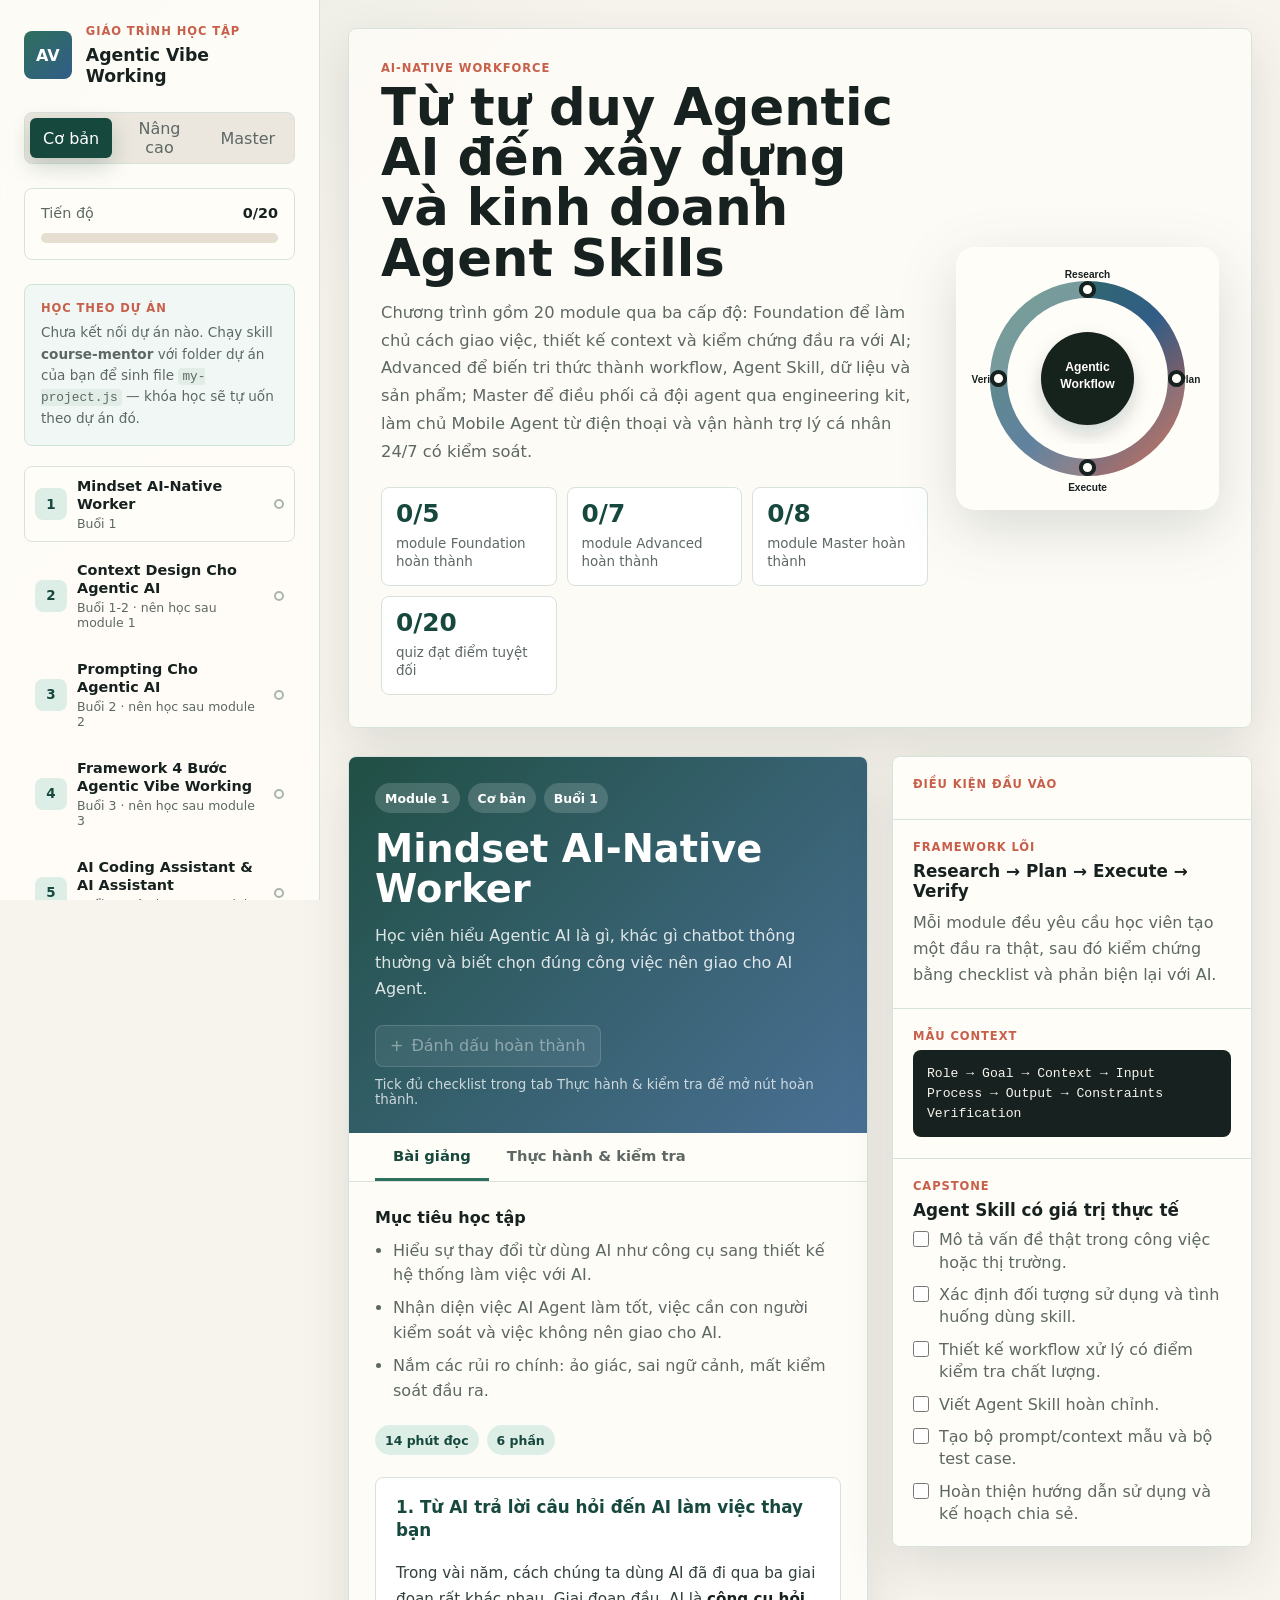
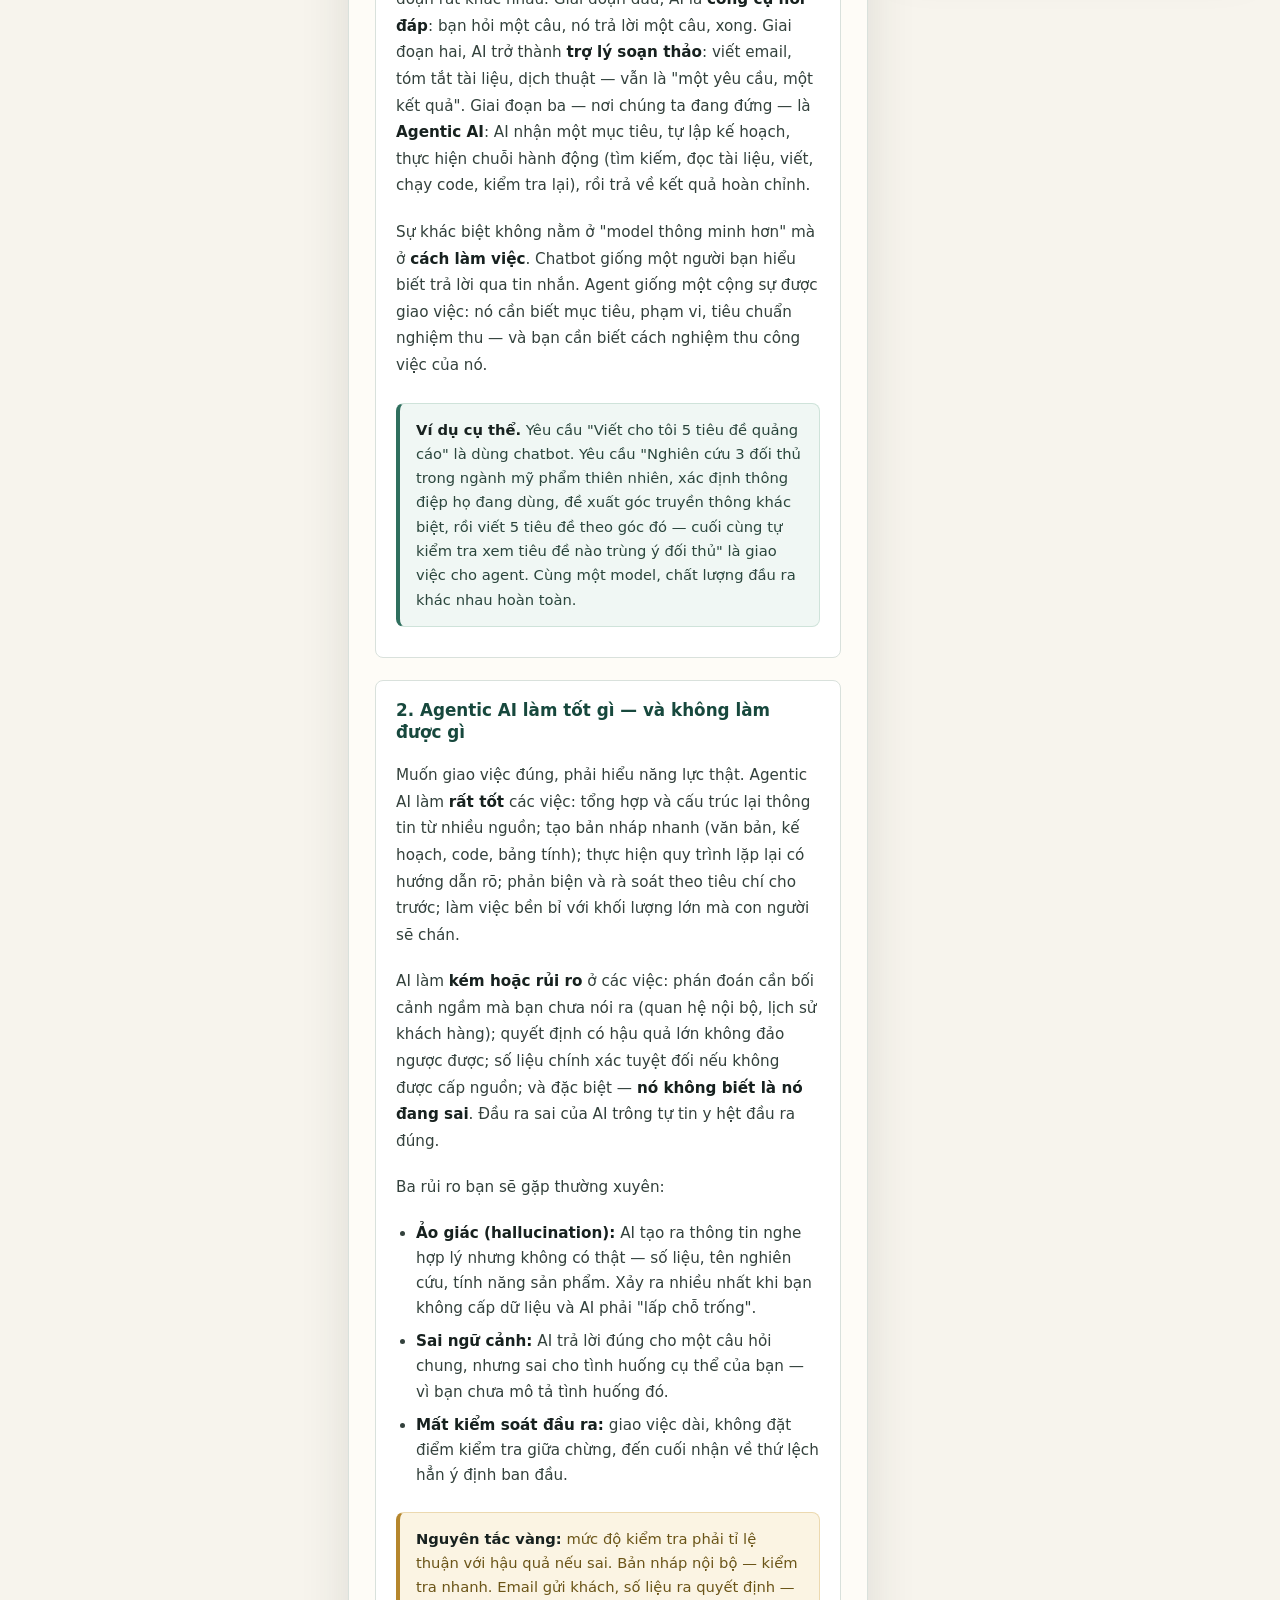
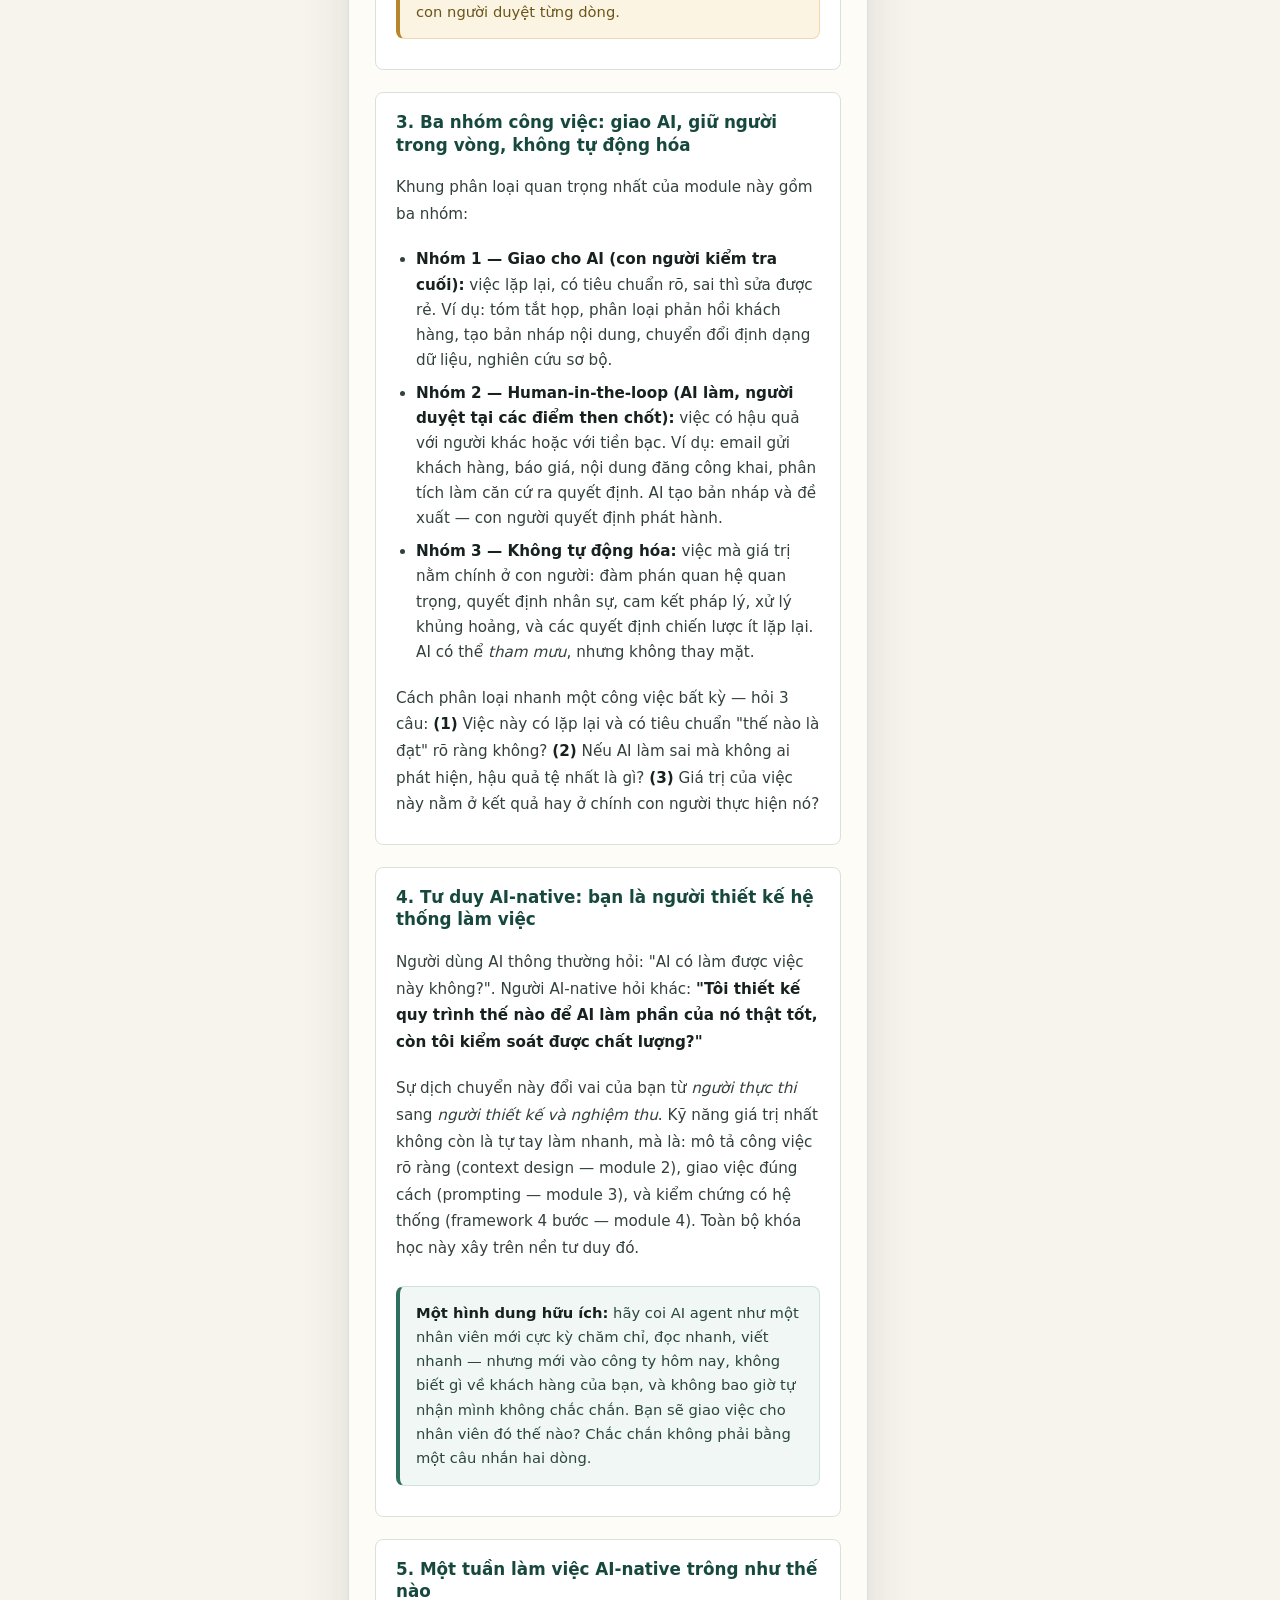
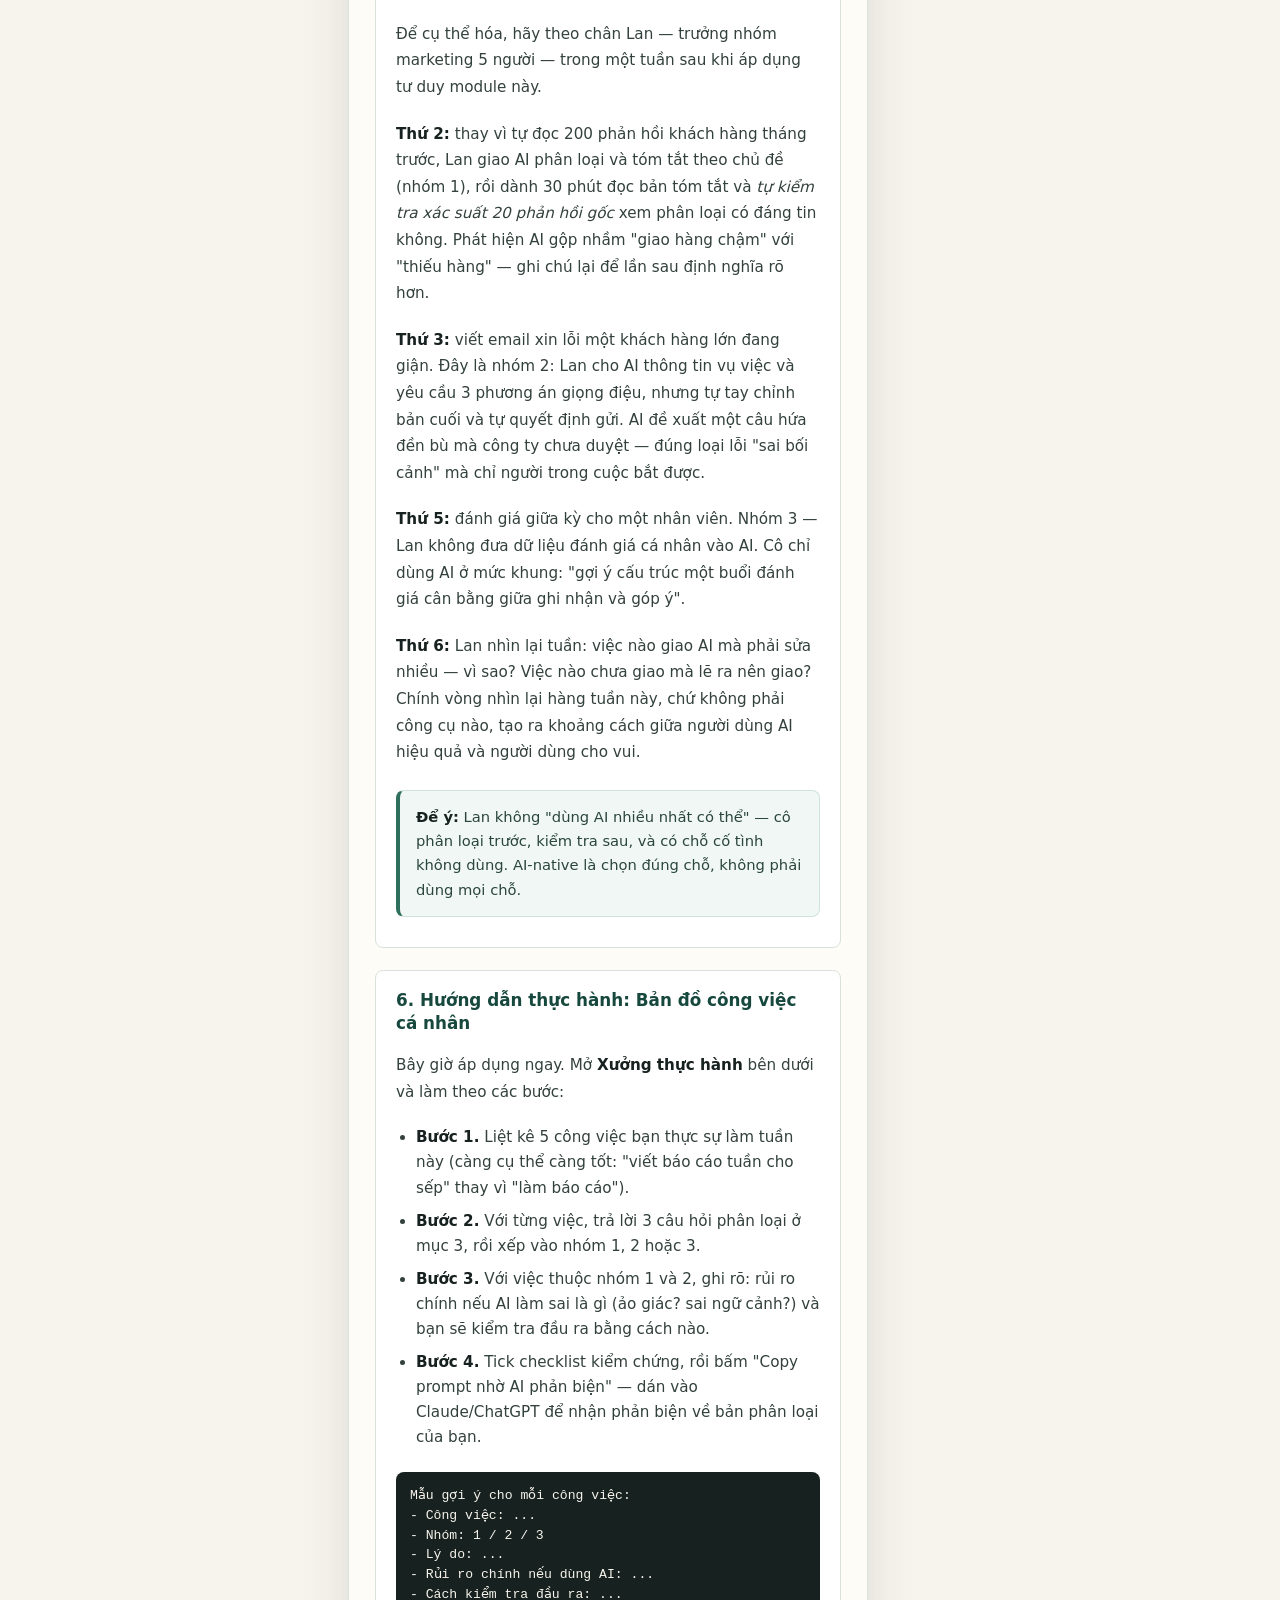
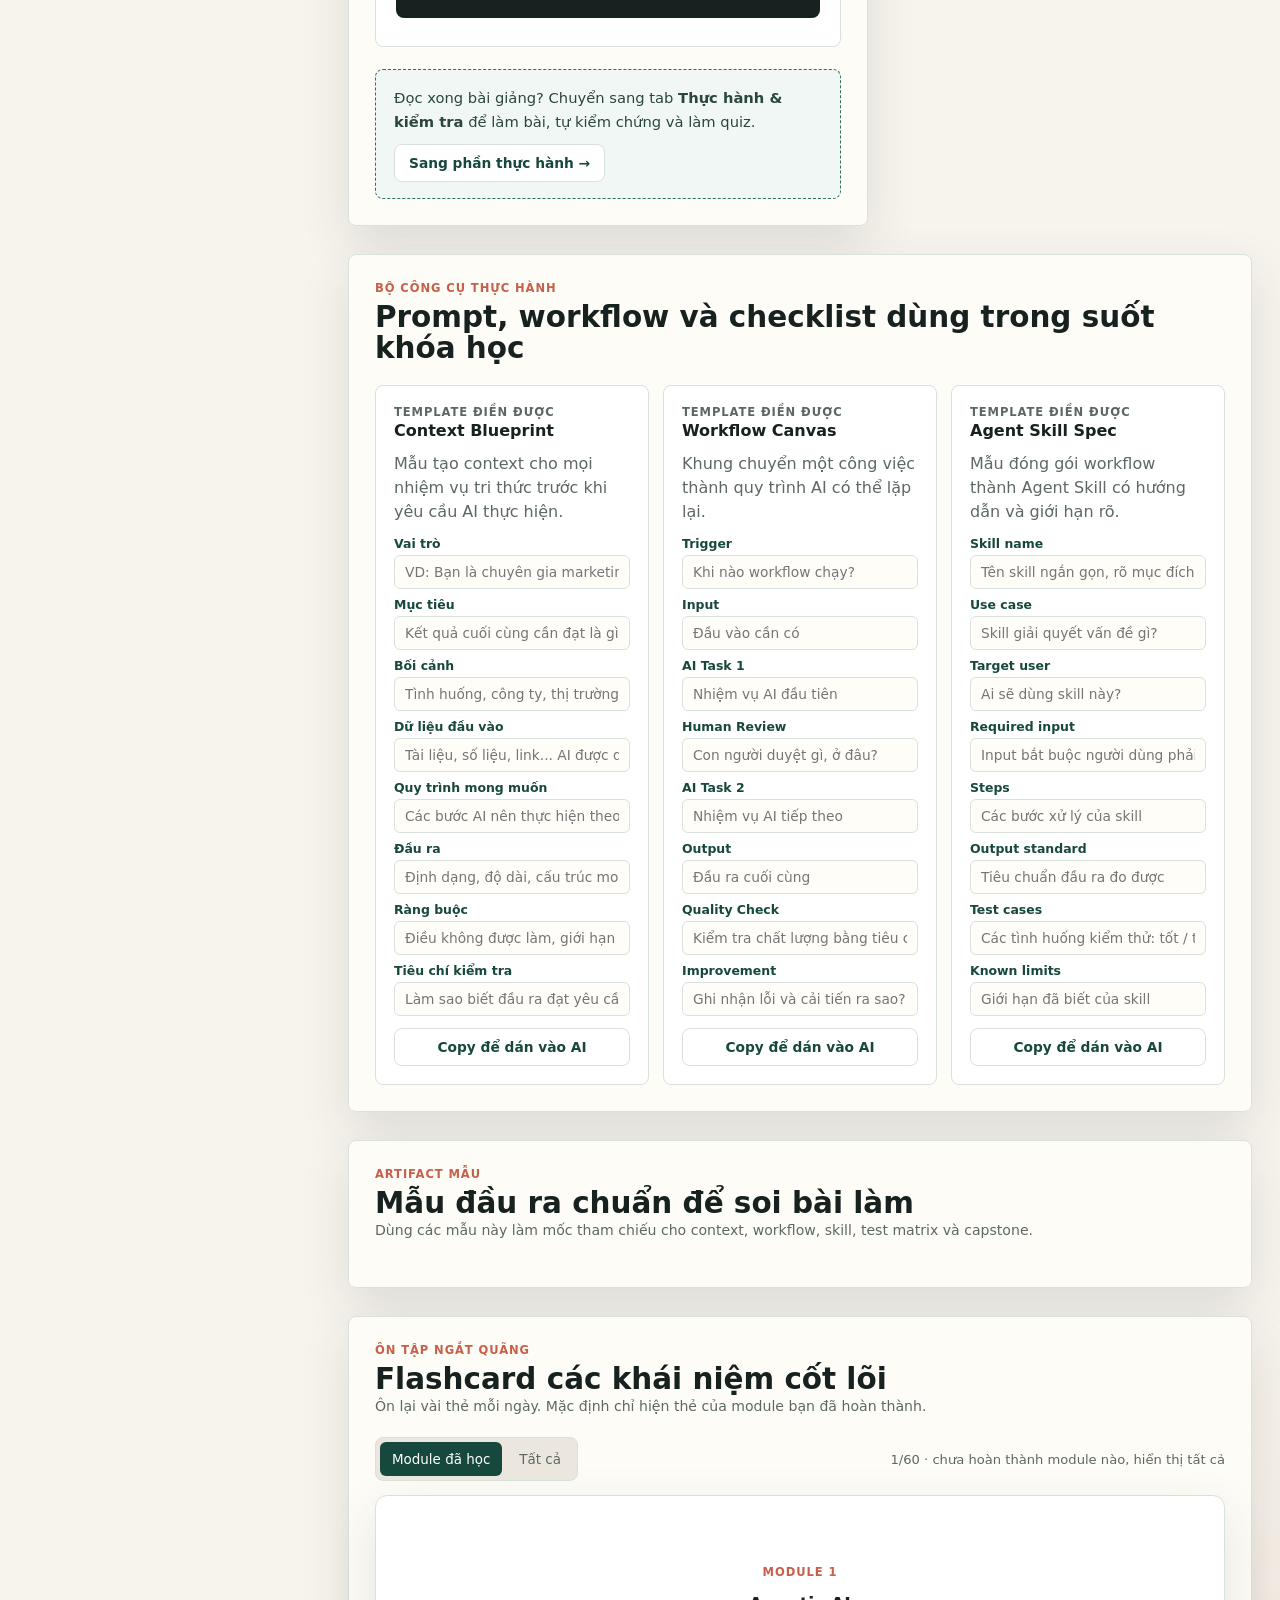
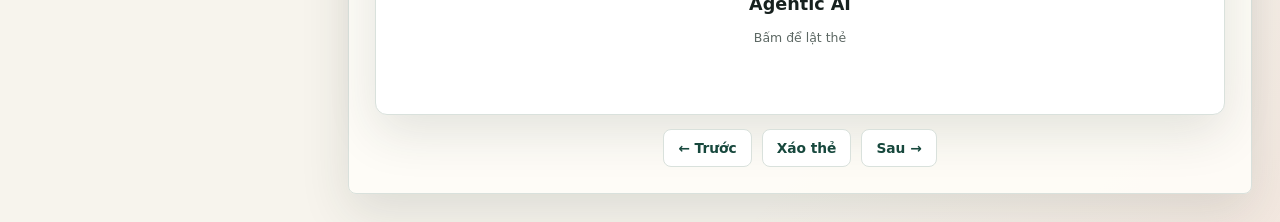
==== commit 6aa5750e: "Thêm module Mobile Agent cho người non-tech" ====
--- a/index.html
+++ b/index.html
@@ -32,7 +32,7 @@
         <div class="progress-panel">
           <div class="progress-heading">
             <span>Tiến độ</span>
-            <strong id="progressLabel">0/10</strong>
+            <strong id="progressLabel">0/20</strong>
           </div>
           <div class="progress-track" aria-hidden="true">
             <span id="progressBar"></span>
@@ -58,11 +58,11 @@
             <p class="eyebrow">AI-native workforce</p>
             <h2>Từ tư duy Agentic AI đến xây dựng và kinh doanh Agent Skills</h2>
             <p>
-              Chương trình gồm ba cấp độ: Foundation để làm chủ cách giao việc,
+              Chương trình gồm 20 module qua ba cấp độ: Foundation để làm chủ cách giao việc,
               thiết kế context và kiểm chứng đầu ra với AI; Advanced để biến tri
               thức thành workflow, Agent Skill, dữ liệu và sản phẩm; Master để
-              điều phối cả đội agent qua engineering kit — plan sâu, TDD, chạy
-              song song và tự mở rộng kit.
+              điều phối cả đội agent qua engineering kit, làm chủ Mobile Agent từ điện thoại
+              và vận hành trợ lý cá nhân 24/7 có kiểm soát.
             </p>
             <div class="metric-row" id="metricRow"></div>
           </div>
@@ -75,6 +75,11 @@
           <article class="module-detail" id="moduleDetail" aria-live="polite"></article>
 
           <aside class="resource-panel" aria-label="Tài nguyên học tập">
+            <section class="resource-section">
+              <p class="eyebrow">Điều kiện đầu vào</p>
+              <div id="levelGuide"></div>
+            </section>
+
             <section class="resource-section">
               <p class="eyebrow">Framework lõi</p>
               <h3>Research → Plan → Execute → Verify</h3>
@@ -107,6 +112,15 @@
           <div class="tool-grid" id="toolGrid"></div>
         </section>
 
+        <section class="library-band">
+          <div class="section-title">
+            <p class="eyebrow">Artifact mẫu</p>
+            <h2>Mẫu đầu ra chuẩn để soi bài làm</h2>
+            <p class="band-hint">Dùng các mẫu này làm mốc tham chiếu cho context, workflow, skill, test matrix và capstone.</p>
+          </div>
+          <div class="sample-artifact-grid" id="sampleArtifactGrid"></div>
+        </section>
+
         <section class="library-band review-band">
           <div class="section-title">
             <p class="eyebrow">Ôn tập ngắt quãng</p>
